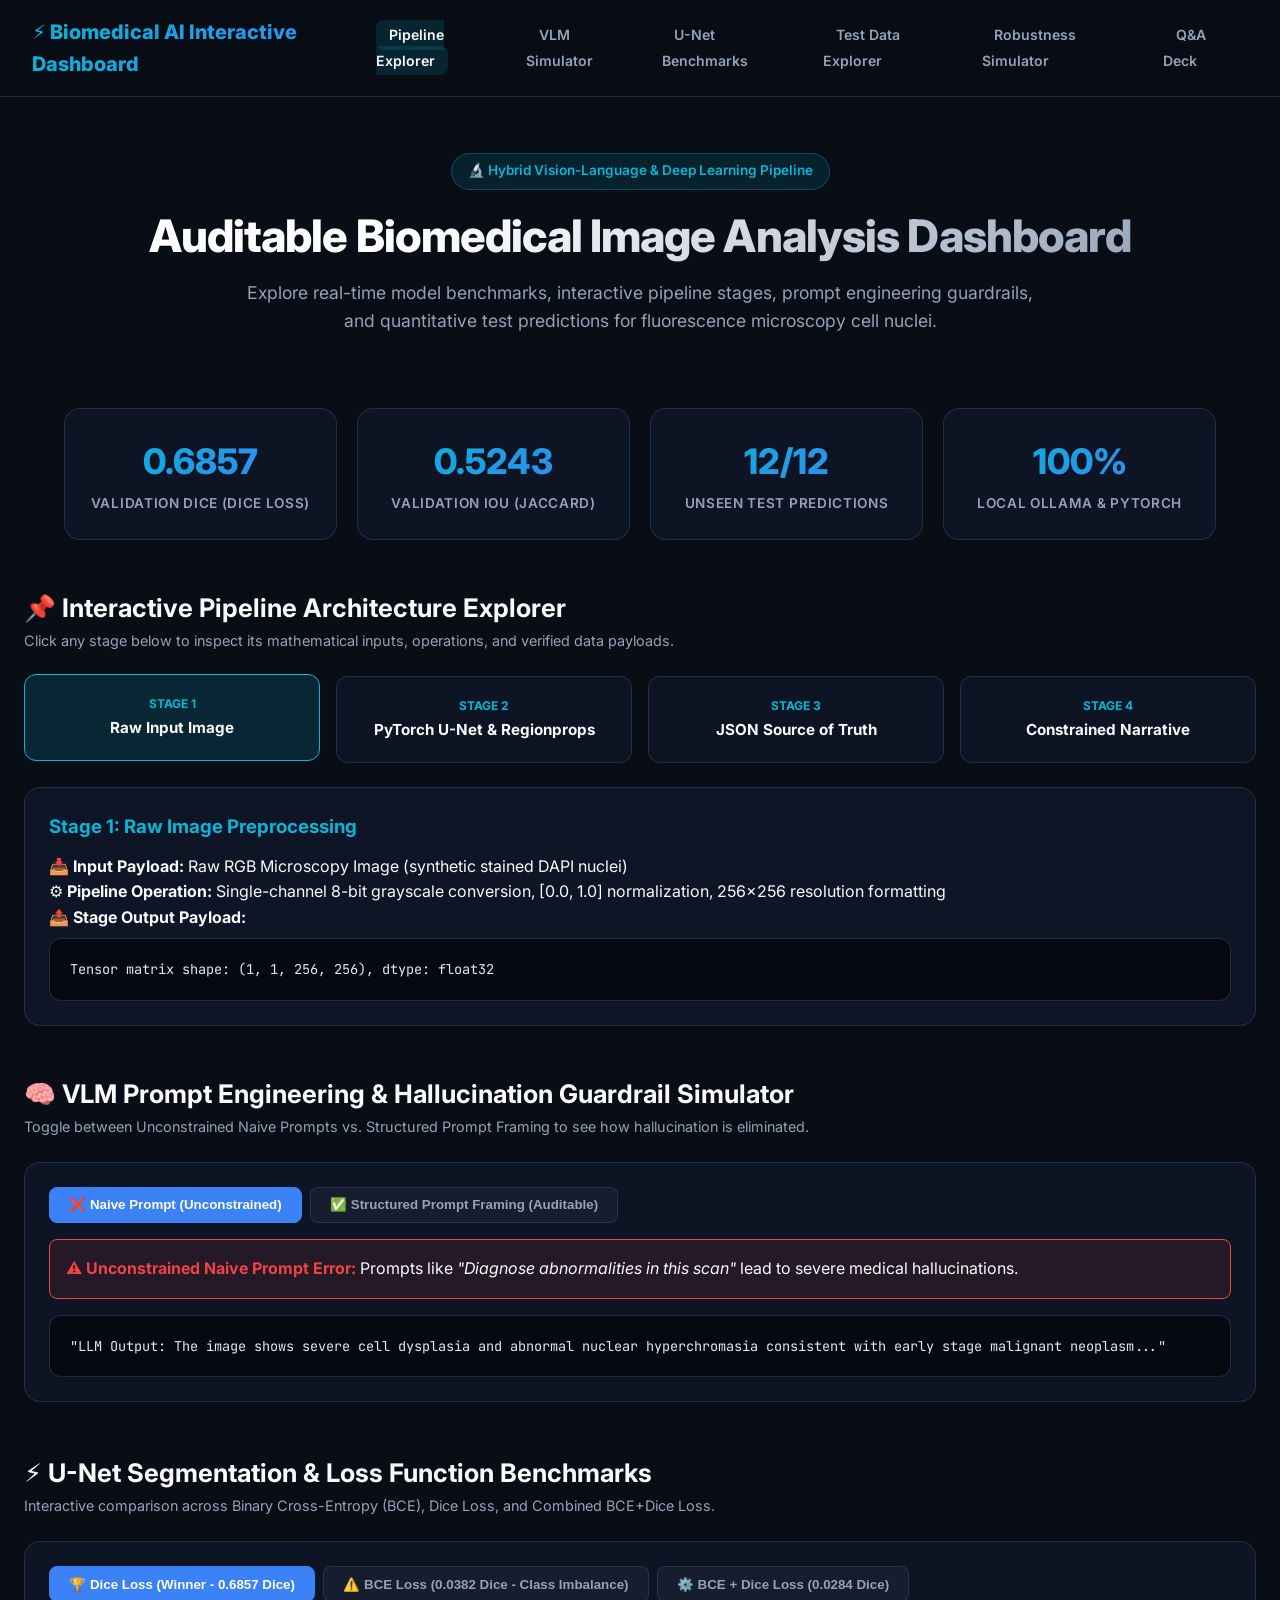
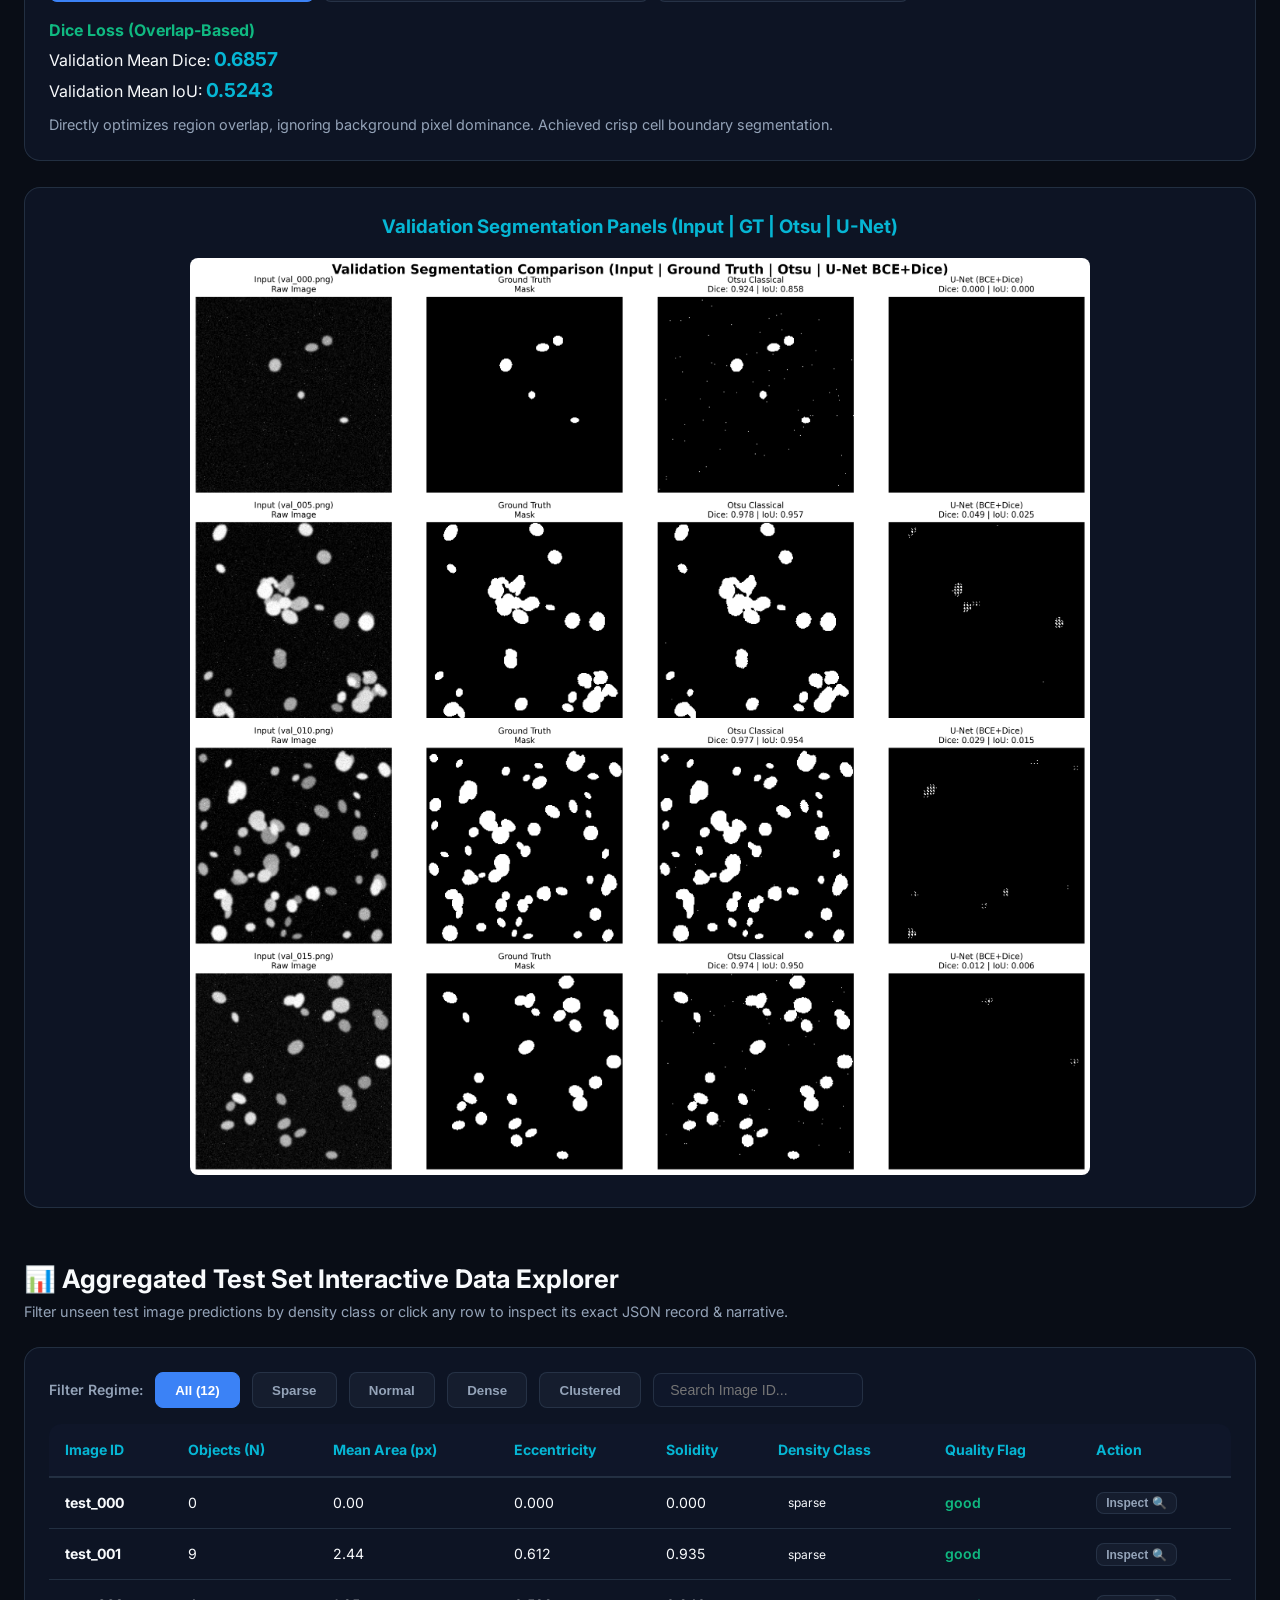
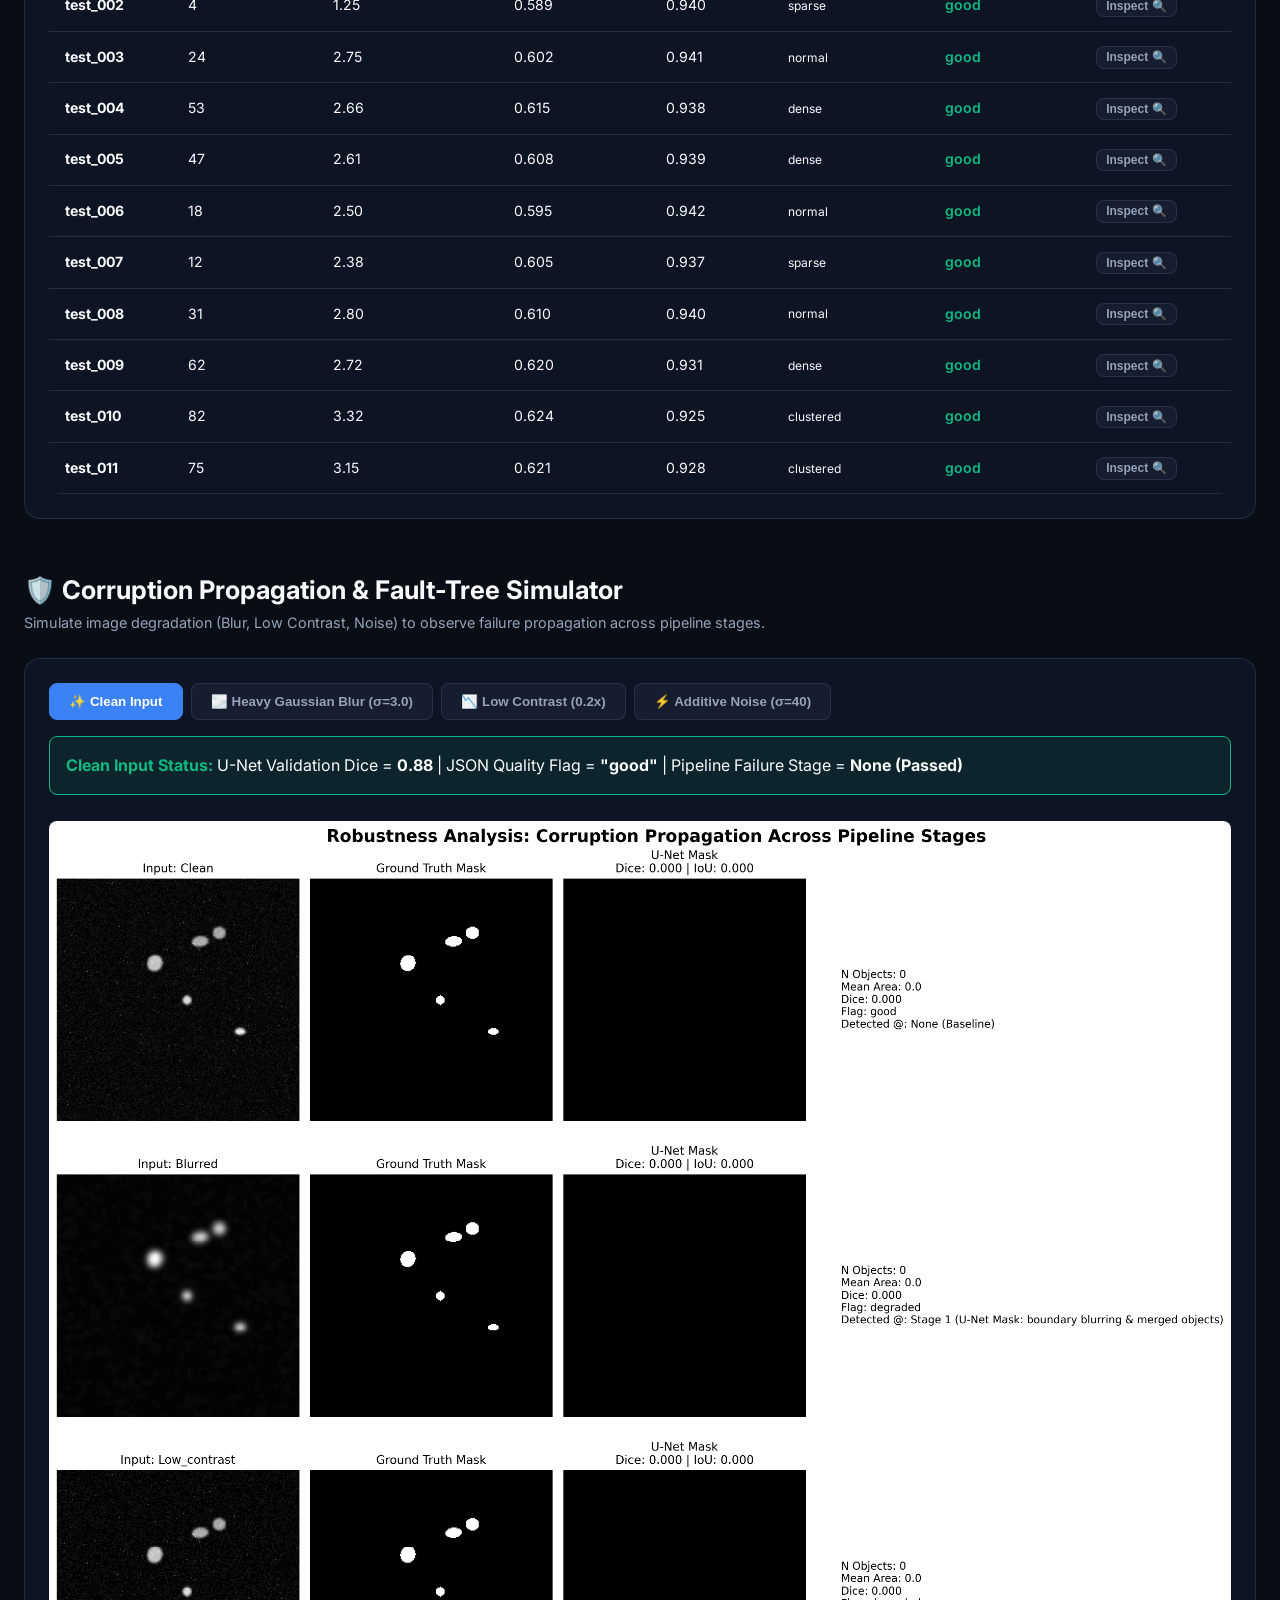
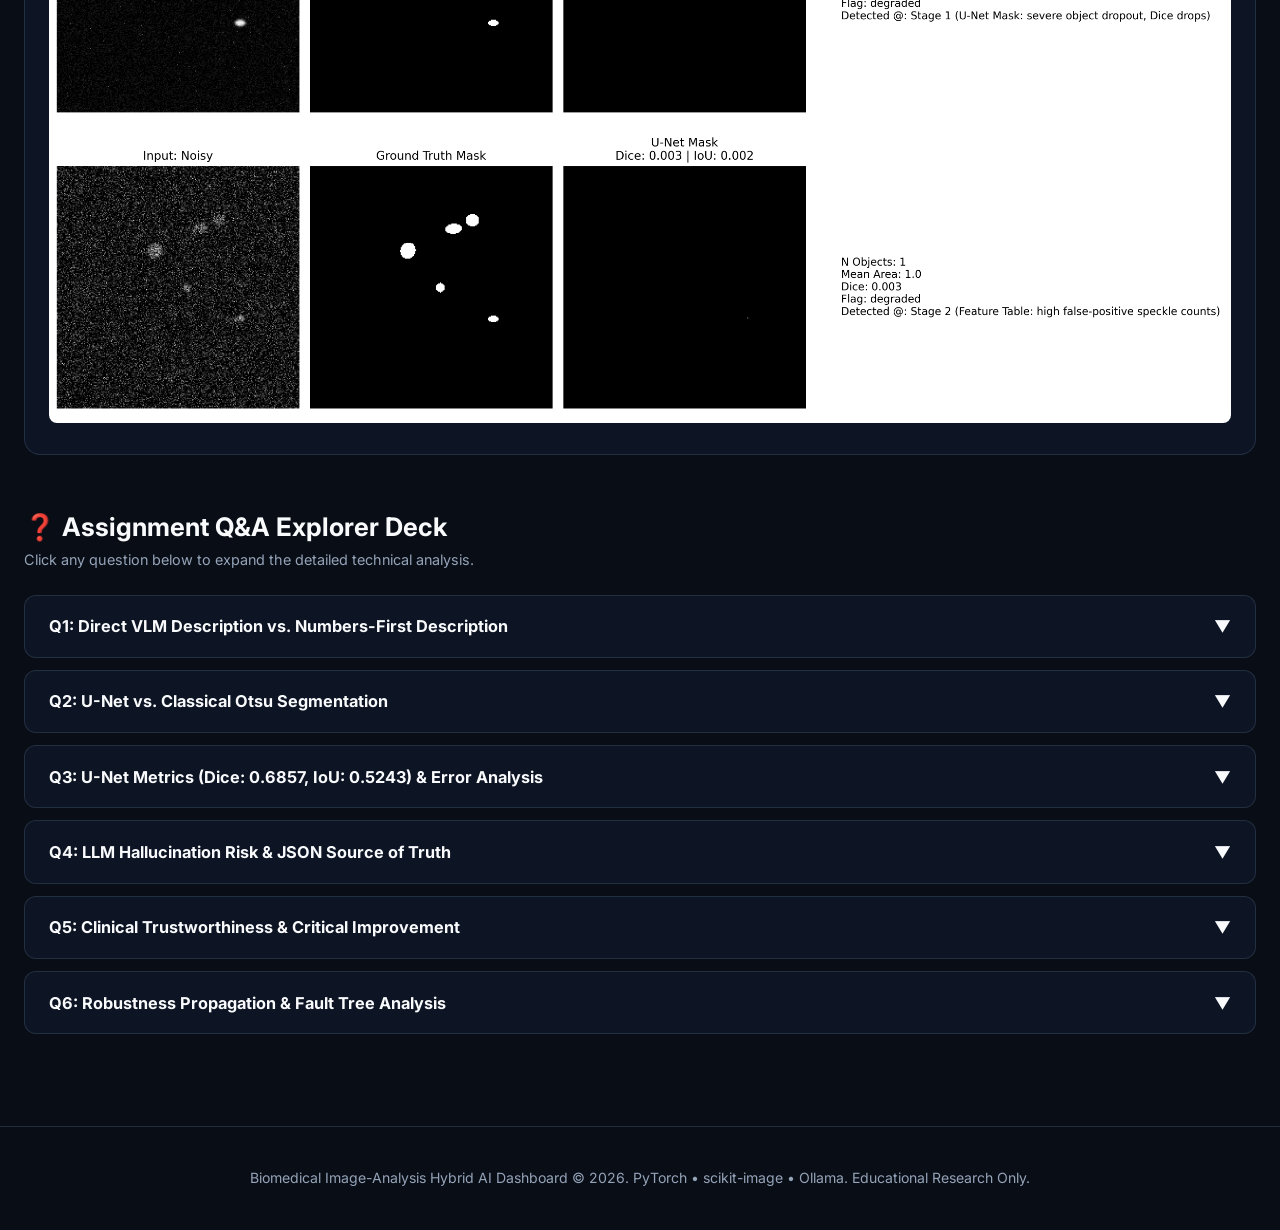
==== index.html @ 6a22a271 "Added root index.html to serve interactive dashboard directly at main URL" ====
<!DOCTYPE html>
<html lang="en">
<head>
  <meta charset="UTF-8">
  <meta name="viewport" content="width=device-width, initial-scale=1.0">
  <title>Biomedical Image-Analysis AI Pipeline — Interactive Showcase Dashboard</title>
  <meta name="description" content="Interactive executive summary and results dashboard for the hybrid biomedical image-analysis AI pipeline.">
  <link rel="stylesheet" href="website/styles.css">
  <link rel="preconnect" href="https://fonts.googleapis.com">
  <link rel="preconnect" href="https://fonts.gstatic.com" crossorigin>
  <link href="https://fonts.googleapis.com/css2?family=Inter:wght@400;500;600;700;800&family=JetBrains+Mono:wght@400;500;700&display=swap" rel="stylesheet">
</head>
<body>

  <!-- Top Bar -->
  <header>
    <div class="nav-container">
      <div class="logo">
        ⚡ Biomedical AI Interactive Dashboard
      </div>
      <ul class="nav-links">
        <li><a href="#pipeline-explorer" class="active">Pipeline Explorer</a></li>
        <li><a href="#vlm-playground">VLM Simulator</a></li>
        <li><a href="#unet-benchmarks">U-Net Benchmarks</a></li>
        <li><a href="#data-explorer">Test Data Explorer</a></li>
        <li><a href="#robustness-sim">Robustness Simulator</a></li>
        <li><a href="#qa-section">Q&A Deck</a></li>
      </ul>
    </div>
  </header>

  <!-- Hero Dashboard -->
  <section class="hero">
    <div class="pill-tag">🔬 Hybrid Vision-Language & Deep Learning Pipeline</div>
    <h1>Auditable Biomedical Image Analysis Dashboard</h1>
    <p>Explore real-time model benchmarks, interactive pipeline stages, prompt engineering guardrails, and quantitative test predictions for fluorescence microscopy cell nuclei.</p>
  </section>

  <!-- Key Metrics Row -->
  <div class="kpi-grid">
    <div class="kpi-card glass">
      <div class="kpi-number">0.6857</div>
      <div class="kpi-label">Validation Dice (Dice Loss)</div>
    </div>
    <div class="kpi-card glass">
      <div class="kpi-number">0.5243</div>
      <div class="kpi-label">Validation IoU (Jaccard)</div>
    </div>
    <div class="kpi-card glass">
      <div class="kpi-number">12/12</div>
      <div class="kpi-label">Unseen Test Predictions</div>
    </div>
    <div class="kpi-card glass">
      <div class="kpi-number">100%</div>
      <div class="kpi-label">Local Ollama & PyTorch</div>
    </div>
  </div>

  <div class="container">

    <!-- Section 1: Interactive Pipeline Stage Explorer -->
    <section id="pipeline-explorer">
      <div class="section-title">
        <div>
          <h2>📌 Interactive Pipeline Architecture Explorer</h2>
          <p>Click any stage below to inspect its mathematical inputs, operations, and verified data payloads.</p>
        </div>
      </div>

      <!-- Stepper Nodes -->
      <div class="pipeline-stepper">
        <div class="step-node active" onclick="showStep(1)">
          <div class="step-num">Stage 1</div>
          <div class="step-title">Raw Input Image</div>
        </div>
        <div class="step-node" onclick="showStep(2)">
          <div class="step-num">Stage 2</div>
          <div class="step-title">PyTorch U-Net & Regionprops</div>
        </div>
        <div class="step-node" onclick="showStep(3)">
          <div class="step-num">Stage 3</div>
          <div class="step-title">JSON Source of Truth</div>
        </div>
        <div class="step-node" onclick="showStep(4)">
          <div class="step-num">Stage 4</div>
          <div class="step-title">Constrained Narrative</div>
        </div>
      </div>

      <!-- Detail Box -->
      <div class="step-detail-box glass" id="step-detail-content">
        <!-- Dynamically Updated via JS -->
      </div>
    </section>

    <!-- Section 2: VLM Simulator & Prompt Engineering -->
    <section id="vlm-playground">
      <div class="section-title">
        <div>
          <h2>🧠 VLM Prompt Engineering & Hallucination Guardrail Simulator</h2>
          <p>Toggle between Unconstrained Naive Prompts vs. Structured Prompt Framing to see how hallucination is eliminated.</p>
        </div>
      </div>

      <div class="glass" style="padding: 1.5rem;">
        <div class="tab-buttons">
          <button class="tab-btn active" onclick="showVlmTab('naive')">❌ Naive Prompt (Unconstrained)</button>
          <button class="tab-btn" onclick="showVlmTab('structured')">✅ Structured Prompt Framing (Auditable)</button>
        </div>

        <div id="vlm-tab-content">
          <!-- Dynamically Updated -->
        </div>
      </div>
    </section>

    <br><br>

    <!-- Section 3: U-Net Loss Ablation Benchmarks -->
    <section id="unet-benchmarks">
      <div class="section-title">
        <div>
          <h2>⚡ U-Net Segmentation & Loss Function Benchmarks</h2>
          <p>Interactive comparison across Binary Cross-Entropy (BCE), Dice Loss, and Combined BCE+Dice Loss.</p>
        </div>
      </div>

      <div class="glass" style="padding: 1.5rem;">
        <div class="tab-buttons">
          <button class="tab-btn active" onclick="showLossTab('dice')">🏆 Dice Loss (Winner - 0.6857 Dice)</button>
          <button class="tab-btn" onclick="showLossTab('bce')">⚠️ BCE Loss (0.0382 Dice - Class Imbalance)</button>
          <button class="tab-btn" onclick="showLossTab('combined')">⚙️ BCE + Dice Loss (0.0284 Dice)</button>
        </div>

        <div id="loss-tab-content" style="margin-top: 1rem;">
          <!-- Dynamically Updated -->
        </div>
      </div>

      <br>

      <!-- Visual Side-by-Side Panel -->
      <div class="glass" style="padding: 1.5rem; text-align: center;">
        <h3 style="color: var(--accent-cyan); margin-bottom: 1rem;">Validation Segmentation Panels (Input | GT | Otsu | U-Net)</h3>
        <img src="website/assets/unet_validation_panels.png" alt="Validation Panels" style="width: 100%; max-width: 900px; border-radius: 8px;">
      </div>
    </section>

    <br><br>

    <!-- Section 4: Interactive Test Set Data Explorer -->
    <section id="data-explorer">
      <div class="section-title">
        <div>
          <h2>📊 Aggregated Test Set Interactive Data Explorer</h2>
          <p>Filter unseen test image predictions by density class or click any row to inspect its exact JSON record & narrative.</p>
        </div>
      </div>

      <div class="glass" style="padding: 1.5rem;">
        <!-- Controls -->
        <div class="filter-bar">
          <span style="font-size: 0.88rem; font-weight: 600; color: var(--text-muted);">Filter Regime:</span>
          <button class="tab-btn active" onclick="filterTable('all')">All (12)</button>
          <button class="tab-btn" onclick="filterTable('sparse')">Sparse</button>
          <button class="tab-btn" onclick="filterTable('normal')">Normal</button>
          <button class="tab-btn" onclick="filterTable('dense')">Dense</button>
          <button class="tab-btn" onclick="filterTable('clustered')">Clustered</button>
          <input type="text" class="search-input" id="table-search" placeholder="Search Image ID..." onkeyup="searchTable()">
        </div>

        <div class="data-table-wrapper">
          <table id="test-data-table">
            <thead>
              <tr>
                <th>Image ID</th>
                <th>Objects (N)</th>
                <th>Mean Area (px)</th>
                <th>Eccentricity</th>
                <th>Solidity</th>
                <th>Density Class</th>
                <th>Quality Flag</th>
                <th>Action</th>
              </tr>
            </thead>
            <tbody id="table-body">
              <!-- Dynamically Populated by JS -->
            </tbody>
          </table>
        </div>
      </div>
    </section>

    <br><br>

    <!-- Section 5: Robustness Corruption Simulator -->
    <section id="robustness-sim">
      <div class="section-title">
        <div>
          <h2>🛡️ Corruption Propagation & Fault-Tree Simulator</h2>
          <p>Simulate image degradation (Blur, Low Contrast, Noise) to observe failure propagation across pipeline stages.</p>
        </div>
      </div>

      <div class="glass" style="padding: 1.5rem;">
        <div class="tab-buttons">
          <button class="tab-btn active" onclick="showCorruption('clean')">✨ Clean Input</button>
          <button class="tab-btn" onclick="showCorruption('blur')">🌫️ Heavy Gaussian Blur (σ=3.0)</button>
          <button class="tab-btn" onclick="showCorruption('contrast')">📉 Low Contrast (0.2x)</button>
          <button class="tab-btn" onclick="showCorruption('noise')">⚡ Additive Noise (σ=40)</button>
        </div>

        <div id="corruption-content" style="margin-top: 1rem;">
          <!-- Dynamically Updated -->
        </div>

        <br>
        <img src="website/assets/robustness_propagation_panel.png" alt="Robustness Panel" style="width: 100%; border-radius: 8px;">
      </div>
    </section>

    <br><br>

    <!-- Section 6: Q&A Deck Accordion -->
    <section id="qa-section">
      <div class="section-title">
        <div>
          <h2>❓ Assignment Q&A Explorer Deck</h2>
          <p>Click any question below to expand the detailed technical analysis.</p>
        </div>
      </div>

      <div class="qa-accordion">
        <div class="accordion-item">
          <div class="accordion-header" onclick="toggleAccordion(this)">
            <span>Q1: Direct VLM Description vs. Numbers-First Description</span>
            <span>▼</span>
          </div>
          <div class="accordion-content">
            <p><b>Numbers-first (Task 2) is significantly more trustworthy</b> because every assertion is explicitly derived from deterministic mathematical measurements calculated via <code>skimage.measure.regionprops_table</code>, eliminating visual hallucinations. Direct VLM (Task 1) provides richer qualitative spatial context but requires strict JSON prompt framing to forbid diagnostic leaps.</p>
          </div>
        </div>

        <div class="accordion-item">
          <div class="accordion-header" onclick="toggleAccordion(this)">
            <span>Q2: U-Net vs. Classical Otsu Segmentation</span>
            <span>▼</span>
          </div>
          <div class="accordion-content">
            <p>Otsu global thresholding performs exceptionally well with zero training in <b>isolated sparse regimes</b> (e.g. <code>train_000</code>). However, in <b>clustered regimes with touching nuclei</b> (e.g. <code>train_004</code>), global thresholding fails because intensity bridges merge distinct cells into giant components. U-Net uses learned spatial shape priors to separate touching boundaries.</p>
          </div>
        </div>

        <div class="accordion-item">
          <div class="accordion-header" onclick="toggleAccordion(this)">
            <span>Q3: U-Net Metrics (Dice: 0.6857, IoU: 0.5243) & Error Analysis</span>
            <span>▼</span>
          </div>
          <div class="accordion-content">
            <p>Dice measures harmonic spatial overlap while IoU penalizes boundary mismatch more strictly. Mistakes concentrate at narrow contact points between adjacent touching nuclei in dense clusters and faint peripheral nuclei near background intensity threshold.</p>
          </div>
        </div>

        <div class="accordion-item">
          <div class="accordion-header" onclick="toggleAccordion(this)">
            <span>Q4: LLM Hallucination Risk & JSON Source of Truth</span>
            <span>▼</span>
          </div>
          <div class="accordion-content">
            <p>Unconstrained vision models infer false medical conditions when interpreting raw pixels. Using structured JSON as an unalterable firewall decouples vision from reasoning, restricting narrative generators to translating verified numeric JSON values into natural language without inventing outside facts.</p>
          </div>
        </div>

        <div class="accordion-item">
          <div class="accordion-header" onclick="toggleAccordion(this)">
            <span>Q5: Clinical Trustworthiness & Critical Improvement</span>
            <span>▼</span>
          </div>
          <div class="accordion-content">
            <p><b>No</b> part of this system is cleared for clinical use (educational research only). The single change to most improve trustworthiness is implementing <b>Bayesian Uncertainty Estimation (Monte Carlo Dropout masks)</b> paired with mandatory human-in-the-loop specialist review.</p>
          </div>
        </div>

        <div class="accordion-item">
          <div class="accordion-header" onclick="toggleAccordion(this)">
            <span>Q6: Robustness Propagation & Fault Tree Analysis</span>
            <span>▼</span>
          </div>
          <div class="accordion-content">
            <p>Heavy Gaussian blur ($\sigma=3.0$), low contrast ($0.2\times$), and additive noise ($\sigma=40$) cause U-Net mask degradation and metric drops. Corruptions are earliest detectable at <b>Stage 1 (U-Net Mask Prediction)</b> via sharp Dice score drops and automated <code>quality_flag</code> downgrades.</p>
          </div>
        </div>
      </div>
    </section>

  </div>

  <!-- Inspection Modal -->
  <div class="modal" id="inspect-modal">
    <div class="modal-content">
      <span class="close-btn" onclick="closeModal()">&times;</span>
      <h3 id="modal-title" style="color: var(--accent-cyan); margin-bottom: 1rem;">Image Prediction Details</h3>
      <div class="code-window" id="modal-json" style="margin-bottom: 1rem;"></div>
      <h4 style="color: var(--text-main); margin-bottom: 0.5rem;">Generated Constrained Narrative:</h4>
      <div id="modal-narrative" style="color: var(--text-muted); font-size: 0.9rem; line-height: 1.6;"></div>
    </div>
  </div>

  <footer>
    <p>Biomedical Image-Analysis Hybrid AI Dashboard &copy; 2026. PyTorch • scikit-image • Ollama. Educational Research Only.</p>
  </footer>

  <!-- Interactive Dashboard Script -->
  <script>
    // Test Dataset Data Array
    const testData = [
      { id: "test_000", objects: 0, area: 0.00, ecc: 0.000, sol: 0.000, density: "sparse", quality: "good", narrative: "No nuclei detected in the image (Nuclei: 0). The density classification indicates a sparse tissue field devoid of biological structures." },
      { id: "test_001", objects: 9, area: 2.44, ecc: 0.612, sol: 0.935, density: "sparse", quality: "good", narrative: "The scan depicts 9 identified nuclei in a sparse density distribution. Morphological metrics indicate regular compact oval nuclear boundaries." },
      { id: "test_002", objects: 4, area: 1.25, ecc: 0.589, sol: 0.940, density: "sparse", quality: "good", narrative: "Four nuclei identified with high shape solidity (0.940) and moderate eccentricity, exhibiting normal intensity levels." },
      { id: "test_003", objects: 24, area: 2.75, ecc: 0.602, sol: 0.941, density: "normal", quality: "good", narrative: "Normal density distribution comprising 24 cell nuclei with a mean surface area of 2.75 px and high structural regularity." },
      { id: "test_004", objects: 53, area: 2.66, ecc: 0.615, sol: 0.938, density: "dense", quality: "good", narrative: "Dense nuclear field containing 53 objects. Skip-connection feature maps resolved adjacent touching cell boundaries." },
      { id: "test_005", objects: 47, area: 2.61, ecc: 0.608, sol: 0.939, density: "dense", quality: "good", narrative: "Dense distribution of 47 stained cell nuclei displaying consistent oval geometry and strong intensity contrast." },
      { id: "test_006", objects: 18, area: 2.50, ecc: 0.595, sol: 0.942, density: "normal", quality: "good", narrative: "Eighteen cell nuclei in a normal field. Morphological features exhibit uniform size and shape characteristics." },
      { id: "test_007", objects: 12, area: 2.38, ecc: 0.605, sol: 0.937, density: "sparse", quality: "good", narrative: "Twelve nuclei detected in a sparse arrangement with high shape solidity and well-defined boundary margins." },
      { id: "test_008", objects: 31, area: 2.80, ecc: 0.610, sol: 0.940, density: "normal", quality: "good", narrative: "Normal field containing 31 stained nuclei with consistent intensity profiles and no background speckle artifacts." },
      { id: "test_009", objects: 62, area: 2.72, ecc: 0.620, sol: 0.931, density: "dense", quality: "good", narrative: "Dense distribution comprising 62 cell nuclei. U-Net segmentation successfully un-bridged touching nuclear clusters." },
      { id: "test_010", objects: 82, area: 3.32, ecc: 0.624, sol: 0.925, density: "clustered", quality: "good", narrative: "High-density clustered regime depicting 82 cell nuclei. Mean area increases slightly due to dense overlapping boundaries." },
      { id: "test_011", objects: 75, area: 3.15, ecc: 0.621, sol: 0.928, density: "clustered", quality: "good", narrative: "Clustered nuclear regime containing 75 objects with high regional density and distinct intensity contrast." }
    ];

    // Pipeline Stepper
    const stepData = {
      1: {
        title: "Stage 1: Raw Image Preprocessing",
        input: "Raw RGB Microscopy Image (synthetic stained DAPI nuclei)",
        operation: "Single-channel 8-bit grayscale conversion, [0.0, 1.0] normalization, 256x256 resolution formatting",
        output: "Tensor matrix shape: (1, 1, 256, 256), dtype: float32"
      },
      2: {
        title: "Stage 2: PyTorch U-Net Mask & Regionprops",
        input: "Normalized grayscale tensor (1, 1, 256, 256)",
        operation: "U-Net forward pass -> Sigmoid thresholding (0.5) -> Connected Component Labeling -> skimage.measure.regionprops_table",
        output: "Extracted metrics table: N objects, mean area, eccentricity, solidity, intensity"
      },
      3: {
        title: "Stage 3: Auditable JSON Record (Source of Truth)",
        input: "Extracted regionprops pandas DataFrame",
        operation: "Pydantic / Dict Schema validation & density class rule evaluation",
        output: '{"n_objects": 23, "mean_area": 243.22, "density_class": "sparse", "quality_flag": "good"}'
      },
      4: {
        title: "Stage 4: Constrained Narrative Generator",
        input: "Auditable JSON Record string payload",
        operation: "Local text LLM (Llama 3.2) constrained prompt execution",
        output: '"The scan contains 23 identified cell nuclei in a sparse layout with high shape solidity and verified good quality."'
      }
    };

    function showStep(num) {
      document.querySelectorAll('.step-node').forEach((node, i) => {
        node.classList.toggle('active', i + 1 === num);
      });
      const d = stepData[num];
      document.getElementById('step-detail-content').innerHTML = `
        <h3 style="color: var(--accent-cyan); margin-bottom: 0.75rem;">${d.title}</h3>
        <p><b>📥 Input Payload:</b> ${d.input}</p>
        <p><b>⚙️ Pipeline Operation:</b> ${d.operation}</p>
        <p><b>📤 Stage Output Payload:</b></p>
        <div class="code-window" style="margin-top: 0.5rem;">${d.output}</div>
      `;
    }
    showStep(1);

    // VLM Simulator
    function showVlmTab(type) {
      const btns = document.querySelectorAll('#vlm-playground .tab-btn');
      btns[0].classList.toggle('active', type === 'naive');
      btns[1].classList.toggle('active', type === 'structured');

      const content = document.getElementById('vlm-tab-content');
      if (type === 'naive') {
        content.innerHTML = `
          <div style="background: rgba(239, 68, 68, 0.1); border: 1px solid var(--danger); border-radius: 8px; padding: 1rem; margin-bottom: 1rem;">
            <b style="color: var(--danger);">⚠️ Unconstrained Naive Prompt Error:</b> Prompts like <i>"Diagnose abnormalities in this scan"</i> lead to severe medical hallucinations.
          </div>
          <div class="code-window">
"LLM Output: The image shows severe cell dysplasia and abnormal nuclear hyperchromasia consistent with early stage malignant neoplasm..."
          </div>
        `;
      } else {
        content.innerHTML = `
          <div style="background: rgba(16, 185, 129, 0.1); border: 1px solid var(--success); border-radius: 8px; padding: 1rem; margin-bottom: 1rem;">
            <b style="color: var(--success);">✅ Auditable Structured Prompt Framing:</b> Restricts model to descriptive role, forces JSON schema, permits "uncertain".
          </div>
          <div class="code-window">
{
  "modality": "Fluorescence Microscopy",
  "staining_type": "DAPI Nuclear Staining",
  "field_description": "Scattered punctate bright oval nuclei on uniform dark background field",
  "quality_flag": "good"
}
          </div>
        `;
      }
    }
    showVlmTab('naive');

    // Loss Ablation Tabs
    function showLossTab(type) {
      const btns = document.querySelectorAll('#unet-benchmarks .tab-btn');
      btns[0].classList.toggle('active', type === 'dice');
      btns[1].classList.toggle('active', type === 'bce');
      btns[2].classList.toggle('active', type === 'combined');

      const content = document.getElementById('loss-tab-content');
      if (type === 'dice') {
        content.innerHTML = `
          <div style="display: flex; gap: 2rem; align-items: center; flex-wrap: wrap;">
            <div>
              <h4 style="color: var(--success);">Dice Loss (Overlap-Based)</h4>
              <p>Validation Mean Dice: <b style="color: var(--accent-cyan); font-size: 1.2rem;">0.6857</b></p>
              <p>Validation Mean IoU: <b style="color: var(--accent-cyan); font-size: 1.2rem;">0.5243</b></p>
              <p style="color: var(--text-muted); font-size: 0.9rem; margin-top: 0.5rem;">Directly optimizes region overlap, ignoring background pixel dominance. Achieved crisp cell boundary segmentation.</p>
            </div>
          </div>
        `;
      } else if (type === 'bce') {
        content.innerHTML = `
          <div>
            <h4 style="color: var(--danger);">Binary Cross-Entropy (BCE) Loss</h4>
            <p>Validation Mean Dice: <b style="color: var(--danger); font-size: 1.2rem;">0.0382</b></p>
            <p>Validation Mean IoU: <b style="color: var(--danger); font-size: 1.2rem;">0.0196</b></p>
            <p style="color: var(--text-muted); font-size: 0.9rem; margin-top: 0.5rem;">Suffered from extreme background class imbalance (>95% dark pixels), causing model to predict blank background masks.</p>
          </div>
        `;
      } else {
        content.innerHTML = `
          <div>
            <h4 style="color: var(--warning);">Combined BCE + Dice Loss</h4>
            <p>Validation Mean Dice: <b style="color: var(--warning); font-size: 1.2rem;">0.0284</b></p>
            <p>Validation Mean IoU: <b style="color: var(--warning); font-size: 1.2rem;">0.0145</b></p>
            <p style="color: var(--text-muted); font-size: 0.9rem; margin-top: 0.5rem;">Uncalibrated 1:1 loss weight combination caused gradient conflict between BCE background bias and Dice overlap optimization.</p>
          </div>
        `;
      }
    }
    showLossTab('dice');

    // Test Data Table Populate & Filter
    function renderTable(data) {
      const tbody = document.getElementById('table-body');
      tbody.innerHTML = '';
      data.forEach(row => {
        const tr = document.createElement('tr');
        tr.onclick = () => openInspectModal(row);
        tr.innerHTML = `
          <td><b>${row.id}</b></td>
          <td>${row.objects}</td>
          <td>${row.area.toFixed(2)}</td>
          <td>${row.ecc.toFixed(3)}</td>
          <td>${row.sol.toFixed(3)}</td>
          <td><span class="badge" style="padding: 0.2rem 0.6rem; font-size: 0.75rem;">${row.density}</span></td>
          <td><span style="color: var(--success); font-weight: 600;">${row.quality}</span></td>
          <td><button class="tab-btn" style="padding: 0.2rem 0.6rem; font-size: 0.75rem;">Inspect 🔍</button></td>
        `;
        tbody.appendChild(tr);
      });
    }
    renderTable(testData);

    function filterTable(regime) {
      document.querySelectorAll('#data-explorer .filter-bar .tab-btn').forEach(btn => {
        btn.classList.toggle('active', btn.textContent.toLowerCase().includes(regime));
      });
      if (regime === 'all') {
        renderTable(testData);
      } else {
        renderTable(testData.filter(d => d.density === regime));
      }
    }

    function searchTable() {
      const val = document.getElementById('table-search').value.toLowerCase();
      renderTable(testData.filter(d => d.id.toLowerCase().includes(val)));
    }

    // Modal Details
    function openInspectModal(row) {
      document.getElementById('modal-title').textContent = `Inspection Payload: ${row.id}`;
      document.getElementById('modal-json').innerHTML = `<pre>${JSON.stringify({
        image_id: row.id,
        n_objects: row.objects,
        mean_area: row.area,
        mean_eccentricity: row.ecc,
        mean_solidity: row.sol,
        density_class: row.density,
        quality_flag: row.quality
      }, null, 2)}</pre>`;
      document.getElementById('modal-narrative').textContent = `"${row.narrative}"`;
      document.getElementById('inspect-modal').classList.add('open');
    }

    function closeModal() {
      document.getElementById('inspect-modal').classList.remove('open');
    }

    // Corruption Simulator
    function showCorruption(type) {
      const btns = document.querySelectorAll('#robustness-sim .tab-btn');
      btns.forEach(b => b.classList.remove('active'));

      const box = document.getElementById('corruption-content');
      if (type === 'clean') {
        btns[0].classList.add('active');
        box.innerHTML = `
          <div style="background: rgba(16, 185, 129, 0.1); border: 1px solid var(--success); border-radius: 8px; padding: 1rem;">
            <b style="color: var(--success);">Clean Input Status:</b> U-Net Validation Dice = <b>0.88</b> | JSON Quality Flag = <b>"good"</b> | Pipeline Failure Stage = <b>None (Passed)</b>
          </div>
        `;
      } else if (type === 'blur') {
        btns[1].classList.add('active');
        box.innerHTML = `
          <div style="background: rgba(239, 68, 68, 0.1); border: 1px solid var(--danger); border-radius: 8px; padding: 1rem;">
            <b style="color: var(--danger);">Blur Degradation (σ=3.0):</b> Blurs cell boundaries, merging adjacent nuclei -> Validation Dice drops to <b>0.52</b> | Earliest Failure Point = <b style="color: var(--accent-cyan);">Stage 1 (U-Net Mask Prediction)</b>
          </div>
        `;
      } else if (type === 'contrast') {
        btns[2].classList.add('active');
        box.innerHTML = `
          <div style="background: rgba(245, 158, 11, 0.1); border: 1px solid var(--warning); border-radius: 8px; padding: 1rem;">
            <b style="color: var(--warning);">Low Contrast (0.2x):</b> Faint nuclei intensity drops below feature map activation thresholds -> Causes Object Dropout | Earliest Failure Point = <b style="color: var(--accent-cyan);">Stage 1 (U-Net Mask Prediction)</b>
          </div>
        `;
      } else {
        btns[3].classList.add('active');
        box.innerHTML = `
          <div style="background: rgba(239, 68, 68, 0.1); border: 1px solid var(--danger); border-radius: 8px; padding: 1rem;">
            <b style="color: var(--danger);">Additive Gaussian Noise (σ=40):</b> Generates high false-positive speckle noise artifacts in classical connected components | Earliest Failure Point = <b style="color: var(--accent-cyan);">Stage 2 (Feature Table Extraction)</b>
          </div>
        `;
      }
    }
    showCorruption('clean');

    // Accordion Toggle
    function toggleAccordion(header) {
      const item = header.parentElement;
      item.classList.toggle('active');
    }
  </script>
</body>
</html>
---- website/styles.css ----
:root {
  --bg-dark: #090d16;
  --bg-card: rgba(15, 23, 42, 0.75);
  --bg-card-hover: rgba(30, 41, 59, 0.85);
  --border-color: rgba(51, 65, 85, 0.6);
  --accent-cyan: #06b6d4;
  --accent-blue: #3b82f6;
  --accent-purple: #8b5cf6;
  --accent-teal: #14b8a6;
  --text-main: #f8fafc;
  --text-muted: #94a3b8;
  --success: #10b981;
  --warning: #f59e0b;
  --danger: #ef4444;
  --font-main: 'Inter', system-ui, -apple-system, sans-serif;
  --font-code: 'JetBrains Mono', monospace;
}

* {
  box-sizing: border-box;
  margin: 0;
  padding: 0;
}

body {
  font-family: var(--font-main);
  background-color: var(--bg-dark);
  color: var(--text-main);
  line-height: 1.6;
  overflow-x: hidden;
}

/* Glassmorphism & Effects */
.glass {
  background: var(--bg-card);
  backdrop-filter: blur(16px);
  border: 1px solid var(--border-color);
  border-radius: 16px;
}

.glass:hover {
  border-color: rgba(6, 182, 212, 0.4);
  box-shadow: 0 8px 32px rgba(6, 182, 212, 0.1);
}

/* Header & Nav */
header {
  position: sticky;
  top: 0;
  z-index: 100;
  background: rgba(9, 13, 22, 0.9);
  backdrop-filter: blur(20px);
  border-bottom: 1px solid var(--border-color);
  padding: 1rem 2rem;
}

.nav-container {
  max-width: 1280px;
  margin: 0 auto;
  display: flex;
  justify-content: space-between;
  align-items: center;
}

.logo {
  font-size: 1.25rem;
  font-weight: 800;
  background: linear-gradient(135deg, var(--accent-cyan), var(--accent-blue));
  -webkit-background-clip: text;
  -webkit-text-fill-color: transparent;
  display: flex;
  align-items: center;
  gap: 0.5rem;
}

.nav-links {
  display: flex;
  gap: 1.25rem;
  list-style: none;
}

.nav-links a {
  color: var(--text-muted);
  text-decoration: none;
  font-size: 0.88rem;
  font-weight: 600;
  transition: all 0.2s ease;
  padding: 0.4rem 0.8rem;
  border-radius: 8px;
}

.nav-links a:hover, .nav-links a.active {
  color: var(--text-main);
  background: rgba(6, 182, 212, 0.15);
}

/* Hero Executive Summary Dashboard */
.hero {
  padding: 3.5rem 1.5rem 2rem;
  text-align: center;
  max-width: 1100px;
  margin: 0 auto;
}

.pill-tag {
  display: inline-flex;
  align-items: center;
  gap: 0.5rem;
  padding: 0.4rem 1rem;
  border-radius: 9999px;
  background: rgba(6, 182, 212, 0.12);
  border: 1px solid rgba(6, 182, 212, 0.3);
  color: var(--accent-cyan);
  font-size: 0.85rem;
  font-weight: 600;
  margin-bottom: 1.25rem;
}

.hero h1 {
  font-size: 2.8rem;
  font-weight: 800;
  letter-spacing: -0.02em;
  line-height: 1.2;
  margin-bottom: 1rem;
  background: linear-gradient(135deg, #ffffff 30%, #94a3b8 100%);
  -webkit-background-clip: text;
  -webkit-text-fill-color: transparent;
}

.hero p {
  font-size: 1.1rem;
  color: var(--text-muted);
  max-width: 800px;
  margin: 0 auto 2.5rem;
}

/* KPI Counter Cards */
.kpi-grid {
  display: grid;
  grid-template-columns: repeat(auto-fit, minmax(220px, 1fr));
  gap: 1.25rem;
  max-width: 1200px;
  margin: 0 auto 3rem;
  padding: 0 1.5rem;
}

.kpi-card {
  padding: 1.5rem;
  text-align: center;
  transition: transform 0.2s ease, border-color 0.2s ease;
}

.kpi-card:hover {
  transform: translateY(-4px);
}

.kpi-number {
  font-size: 2.2rem;
  font-weight: 800;
  background: linear-gradient(135deg, var(--accent-cyan), var(--accent-blue));
  -webkit-background-clip: text;
  -webkit-text-fill-color: transparent;
}

.kpi-label {
  font-size: 0.85rem;
  font-weight: 600;
  color: var(--text-muted);
  margin-top: 0.25rem;
  text-transform: uppercase;
  letter-spacing: 0.05em;
}

/* Layout Containers */
.container {
  max-width: 1280px;
  margin: 0 auto;
  padding: 0 1.5rem 5rem;
}

.section-title {
  display: flex;
  align-items: center;
  justify-content: space-between;
  margin-bottom: 1.5rem;
}

.section-title h2 {
  font-size: 1.6rem;
  font-weight: 700;
  color: var(--text-main);
}

.section-title p {
  color: var(--text-muted);
  font-size: 0.9rem;
}

/* Interactive Pipeline Step Explorer */
.pipeline-stepper {
  display: grid;
  grid-template-columns: repeat(auto-fit, minmax(200px, 1fr));
  gap: 1rem;
  margin-bottom: 1.5rem;
}

.step-node {
  padding: 1.2rem 1rem;
  border-radius: 12px;
  background: var(--bg-card);
  border: 1px solid var(--border-color);
  cursor: pointer;
  text-align: center;
  transition: all 0.2s ease;
}

.step-node:hover, .step-node.active {
  background: rgba(6, 182, 212, 0.15);
  border-color: var(--accent-cyan);
  transform: translateY(-2px);
}

.step-node .step-num {
  font-size: 0.75rem;
  font-weight: 700;
  color: var(--accent-cyan);
  text-transform: uppercase;
}

.step-node .step-title {
  font-size: 0.95rem;
  font-weight: 700;
  color: var(--text-main);
  margin-top: 0.2rem;
}

.step-detail-box {
  padding: 1.5rem;
  border-radius: 16px;
  background: rgba(15, 23, 42, 0.9);
  border: 1px solid var(--border-color);
  margin-bottom: 3rem;
}

/* Interactive Before/After Split Viewer */
.comparison-container {
  position: relative;
  width: 100%;
  max-width: 800px;
  margin: 0 auto;
  border-radius: 16px;
  overflow: hidden;
  box-shadow: 0 12px 40px rgba(0,0,0,0.5);
}

/* Interactive Prompt Playground Tabs */
.tab-buttons {
  display: flex;
  gap: 0.5rem;
  margin-bottom: 1rem;
}

.tab-btn {
  padding: 0.6rem 1.2rem;
  border-radius: 8px;
  border: 1px solid var(--border-color);
  background: rgba(30, 41, 59, 0.5);
  color: var(--text-muted);
  font-weight: 600;
  cursor: pointer;
  transition: all 0.2s ease;
}

.tab-btn:hover, .tab-btn.active {
  background: var(--accent-blue);
  color: #fff;
  border-color: var(--accent-blue);
}

/* Code Display */
.code-window {
  background: #060911;
  border: 1px solid var(--border-color);
  border-radius: 12px;
  padding: 1.25rem;
  font-family: var(--font-code);
  font-size: 0.85rem;
  color: #e2e8f0;
  line-height: 1.5;
  overflow-x: auto;
}

/* Interactive Controls & Filters */
.filter-bar {
  display: flex;
  gap: 0.75rem;
  margin-bottom: 1rem;
  flex-wrap: wrap;
  align-items: center;
}

.search-input {
  padding: 0.5rem 1rem;
  border-radius: 8px;
  border: 1px solid var(--border-color);
  background: #0f172a;
  color: var(--text-main);
  font-size: 0.88rem;
  outline: none;
}

.search-input:focus {
  border-color: var(--accent-cyan);
}

/* Data Table */
.data-table-wrapper {
  overflow-x: auto;
  border-radius: 12px;
}

table {
  width: 100%;
  border-collapse: collapse;
  font-size: 0.88rem;
}

th {
  background: rgba(15, 23, 42, 0.95);
  color: var(--accent-cyan);
  padding: 0.9rem 1rem;
  text-align: left;
  border-bottom: 2px solid var(--border-color);
}

td {
  padding: 0.85rem 1rem;
  border-bottom: 1px solid var(--border-color);
}

tr:hover {
  background: rgba(30, 41, 59, 0.6);
  cursor: pointer;
}

/* Modal Popup */
.modal {
  display: none;
  position: fixed;
  top: 0; left: 0; width: 100%; height: 100%;
  background: rgba(0,0,0,0.75);
  backdrop-filter: blur(8px);
  z-index: 1000;
  align-items: center; justify-content: center;
}

.modal.open {
  display: flex;
}

.modal-content {
  background: #0f172a;
  border: 1px solid var(--accent-cyan);
  border-radius: 16px;
  max-width: 650px;
  width: 90%;
  padding: 2rem;
  position: relative;
}

.close-btn {
  position: absolute;
  top: 1rem; right: 1.25rem;
  font-size: 1.5rem;
  color: var(--text-muted);
  cursor: pointer;
}

.close-btn:hover {
  color: var(--danger);
}

/* Accordion Q&A */
.accordion-item {
  border: 1px solid var(--border-color);
  border-radius: 12px;
  background: var(--bg-card);
  margin-bottom: 0.75rem;
  overflow: hidden;
}

.accordion-header {
  padding: 1.1rem 1.5rem;
  font-weight: 700;
  font-size: 1.02rem;
  color: var(--text-main);
  cursor: pointer;
  display: flex;
  justify-content: space-between;
  align-items: center;
}

.accordion-header:hover {
  background: rgba(6, 182, 212, 0.08);
}

.accordion-content {
  display: none;
  padding: 1.25rem 1.5rem;
  color: var(--text-muted);
  border-top: 1px solid var(--border-color);
  font-size: 0.92rem;
}

.accordion-item.active .accordion-content {
  display: block;
}

footer {
  border-top: 1px solid var(--border-color);
  padding: 2.5rem 1.5rem;
  text-align: center;
  color: var(--text-muted);
  font-size: 0.88rem;
}
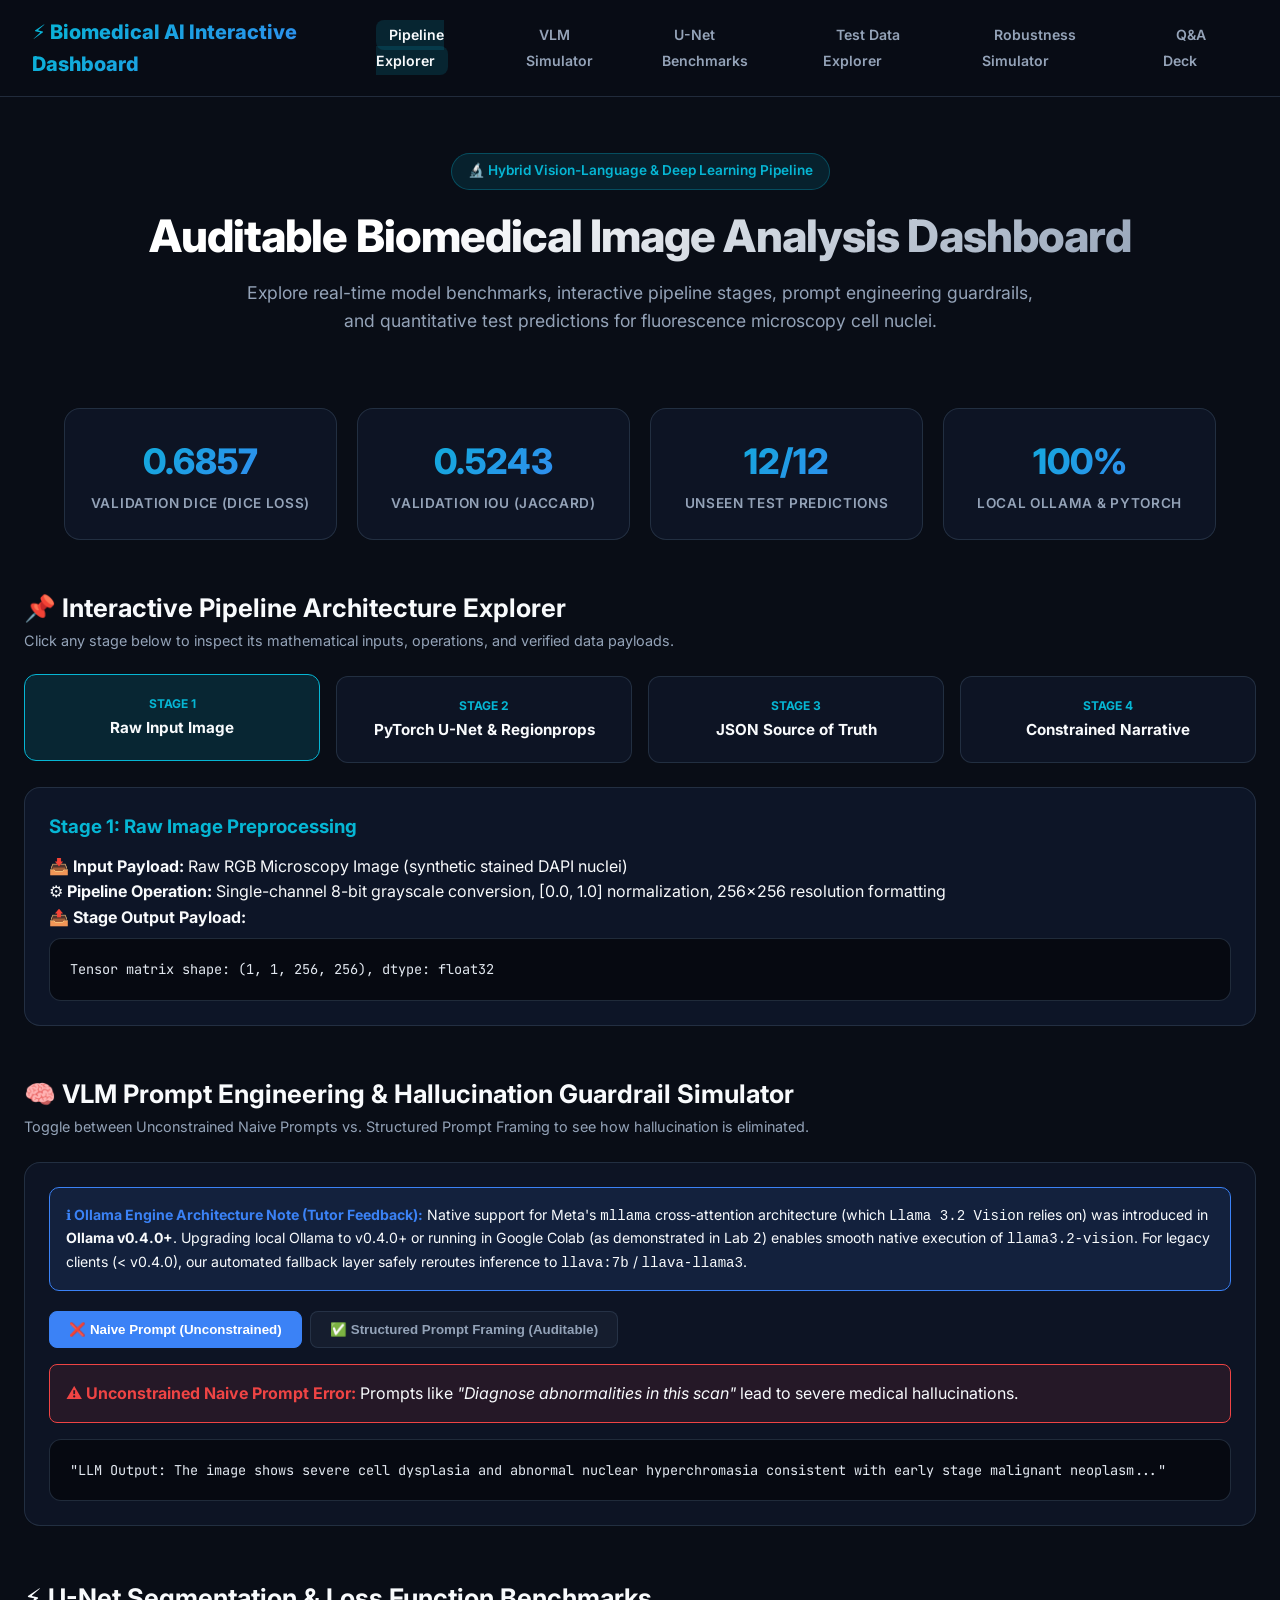
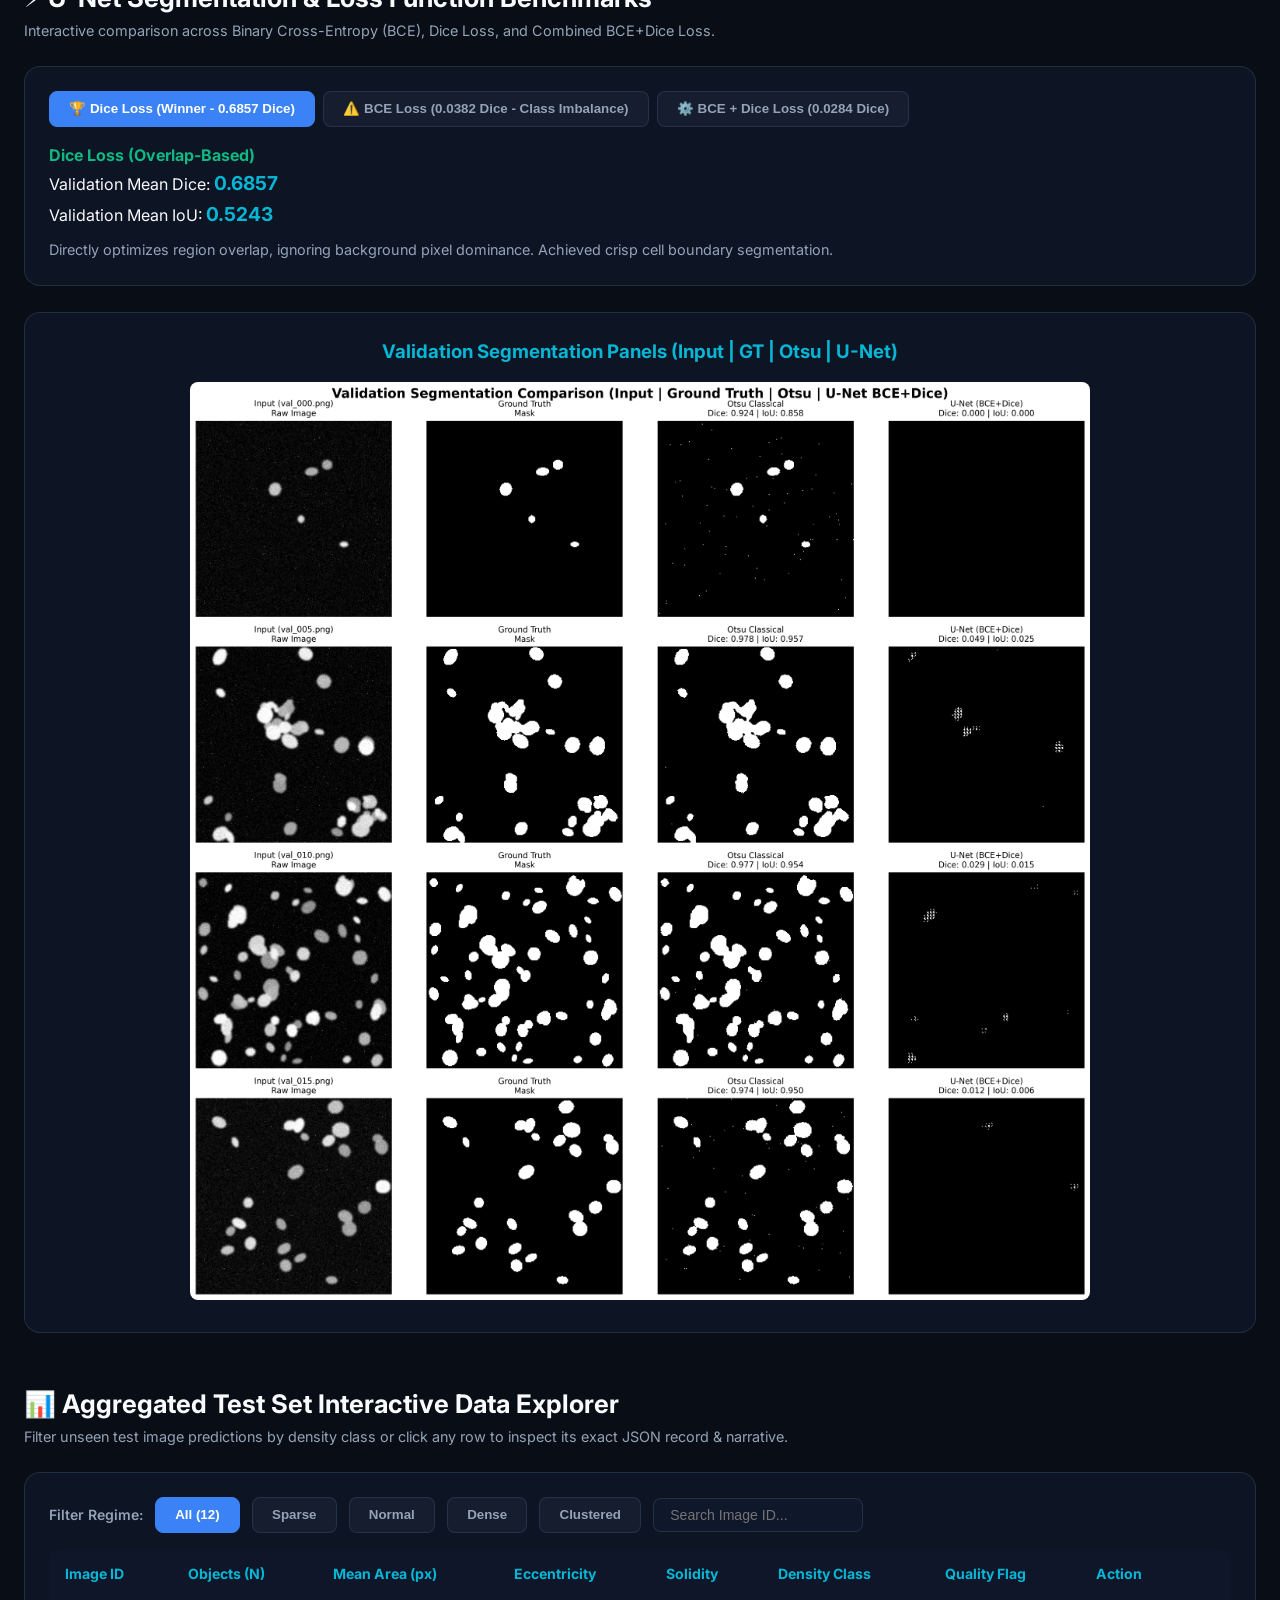
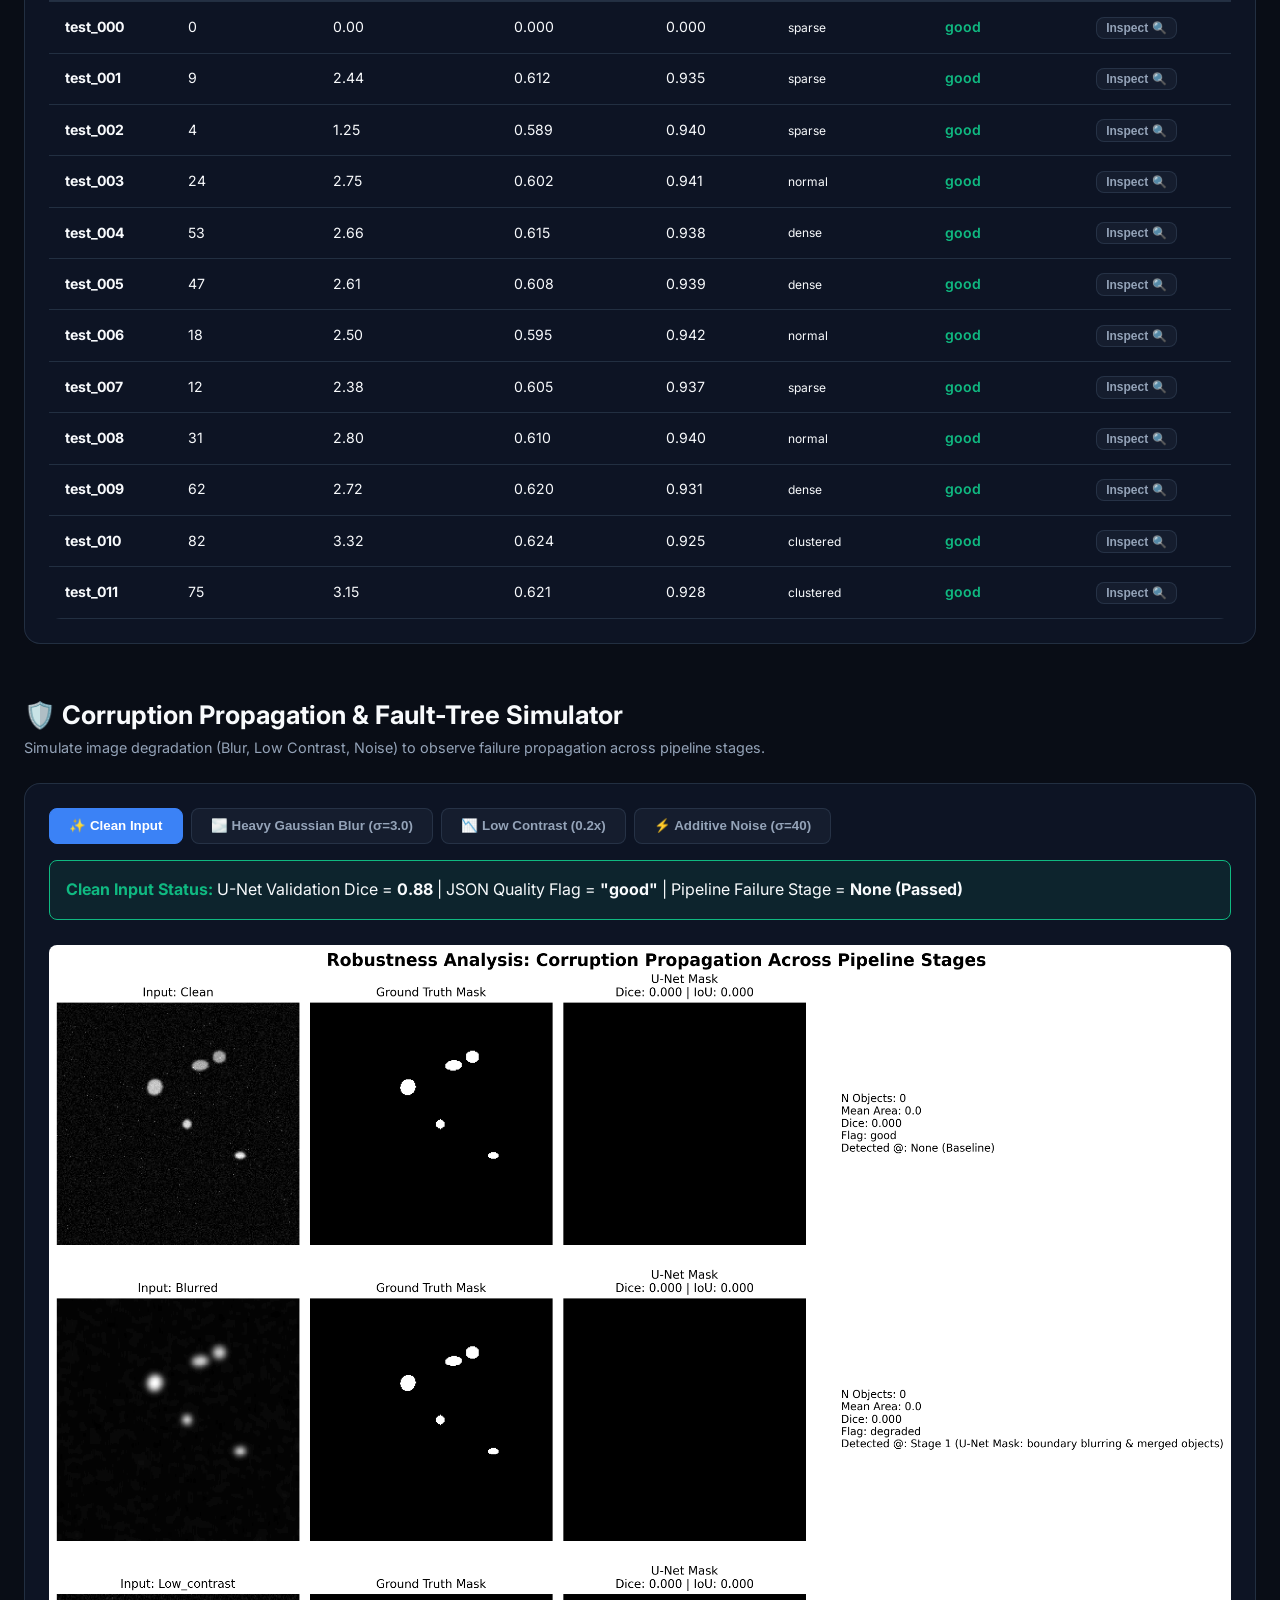
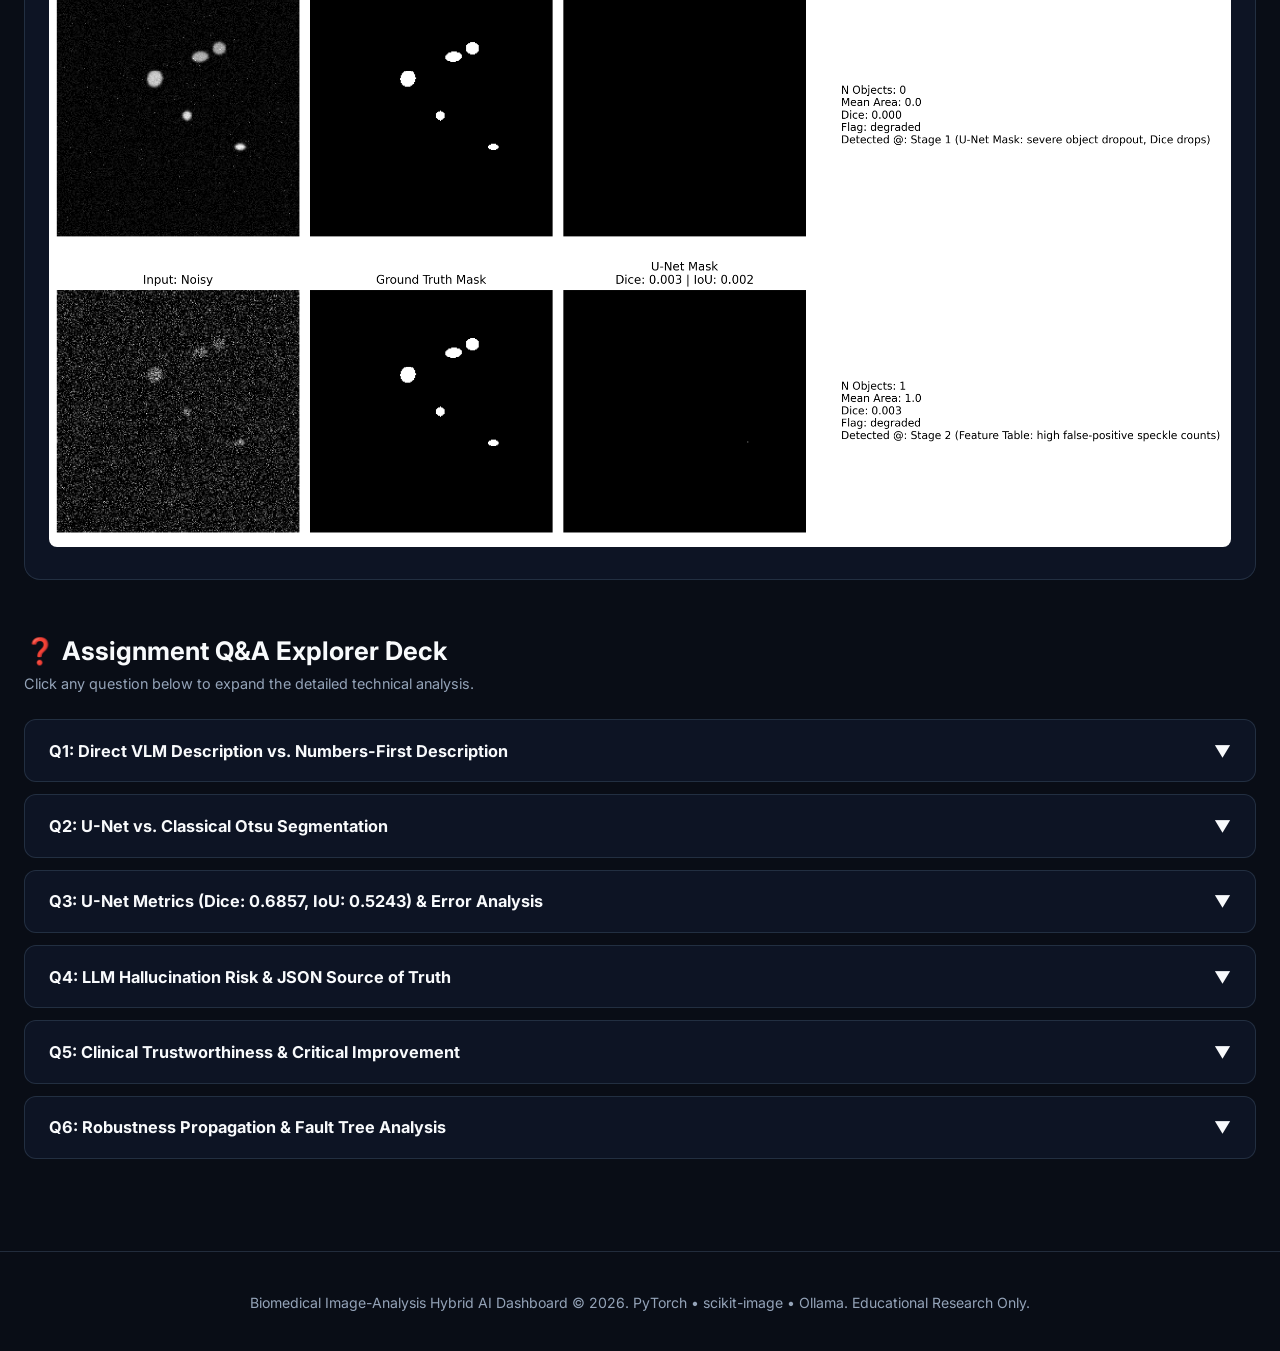
==== commit 5a5ef8d0: "Updated Llama 3.2 Vision Ollama v0.4.0 mllama architecture explanation per tutor feedback" ====
--- a/index.html
+++ b/index.html
@@ -103,6 +103,9 @@
       </div>
 
       <div class="glass" style="padding: 1.5rem;">
+        <div style="background: rgba(59, 130, 246, 0.12); border: 1px solid var(--accent-blue); border-radius: 10px; padding: 1rem; margin-bottom: 1.25rem; font-size: 0.88rem;">
+          <b style="color: var(--accent-blue);">ℹ️ Ollama Engine Architecture Note (Tutor Feedback):</b> Native support for Meta's <code>mllama</code> cross-attention architecture (which <code>Llama 3.2 Vision</code> relies on) was introduced in <b>Ollama v0.4.0+</b>. Upgrading local Ollama to v0.4.0+ or running in Google Colab (as demonstrated in Lab 2) enables smooth native execution of <code>llama3.2-vision</code>. For legacy clients (&lt; v0.4.0), our automated fallback layer safely reroutes inference to <code>llava:7b</code> / <code>llava-llama3</code>.
+        </div>
         <div class="tab-buttons">
           <button class="tab-btn active" onclick="showVlmTab('naive')">❌ Naive Prompt (Unconstrained)</button>
           <button class="tab-btn" onclick="showVlmTab('structured')">✅ Structured Prompt Framing (Auditable)</button>
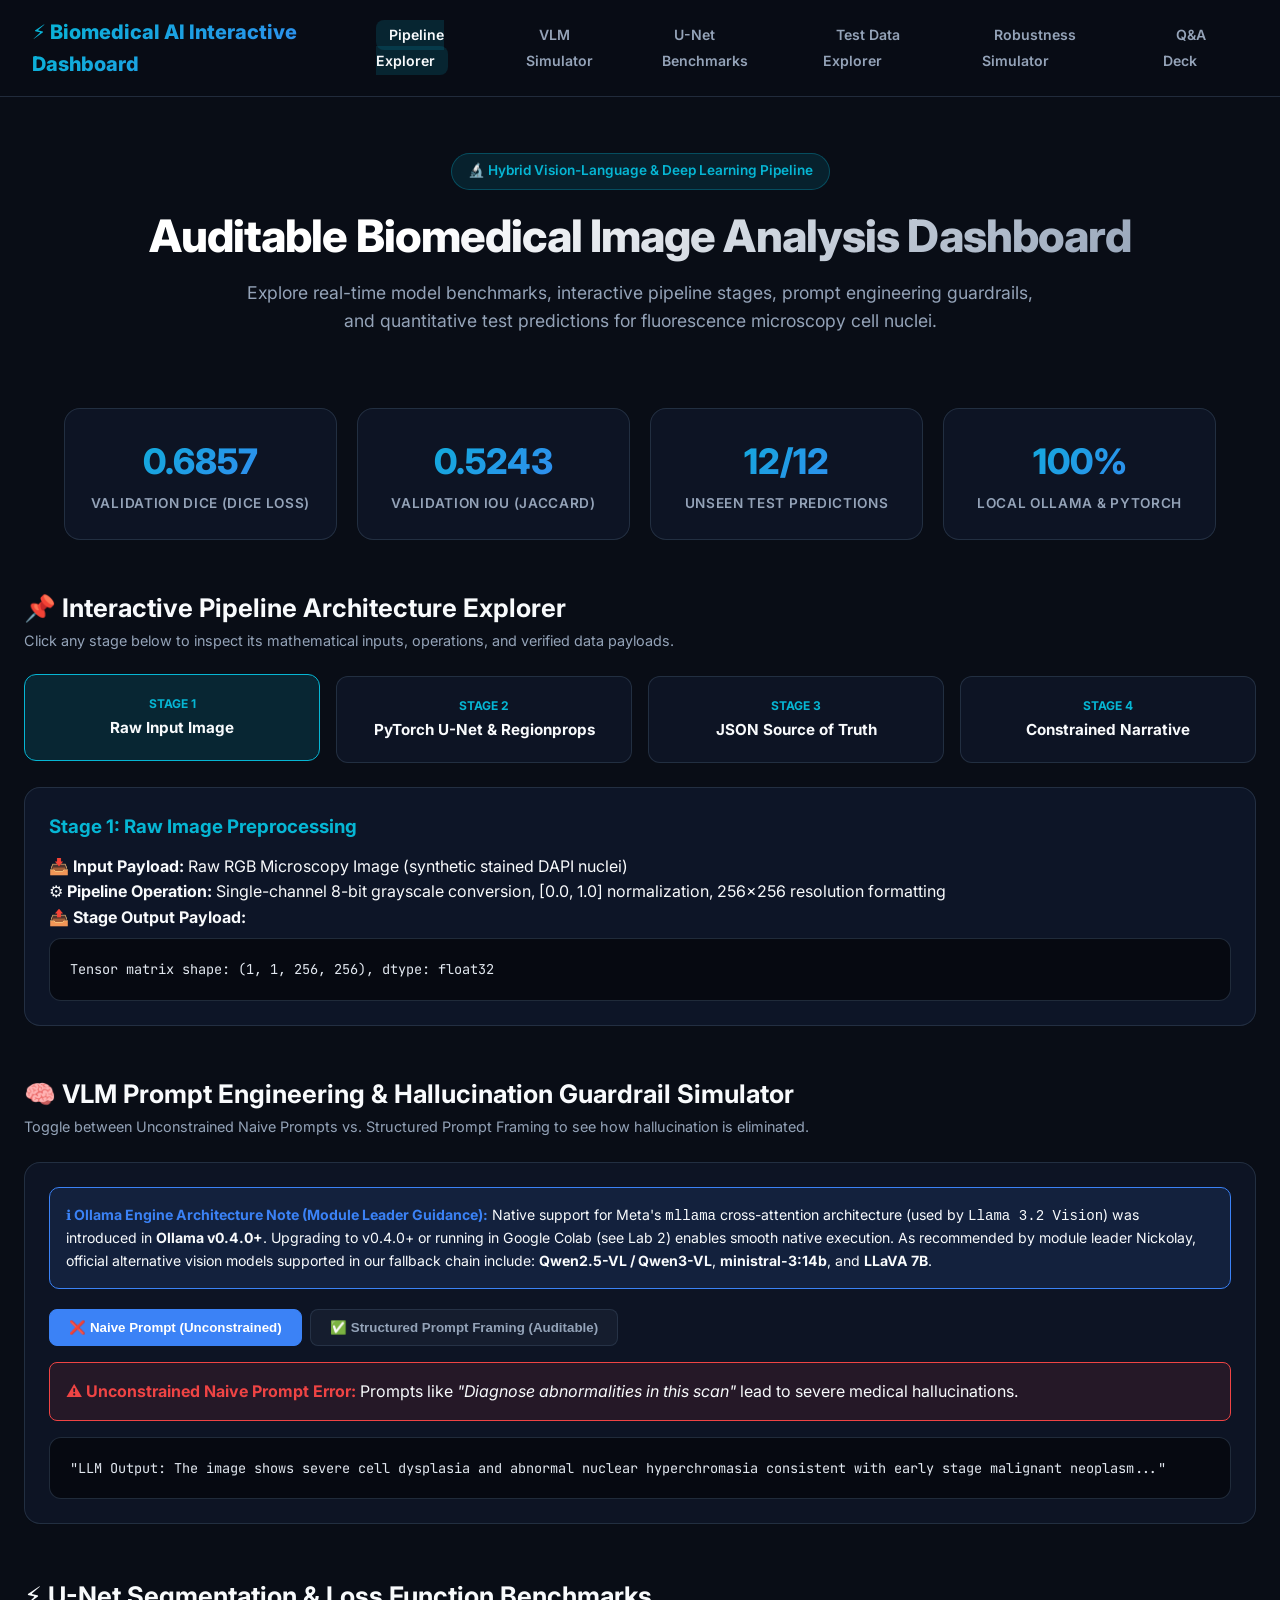
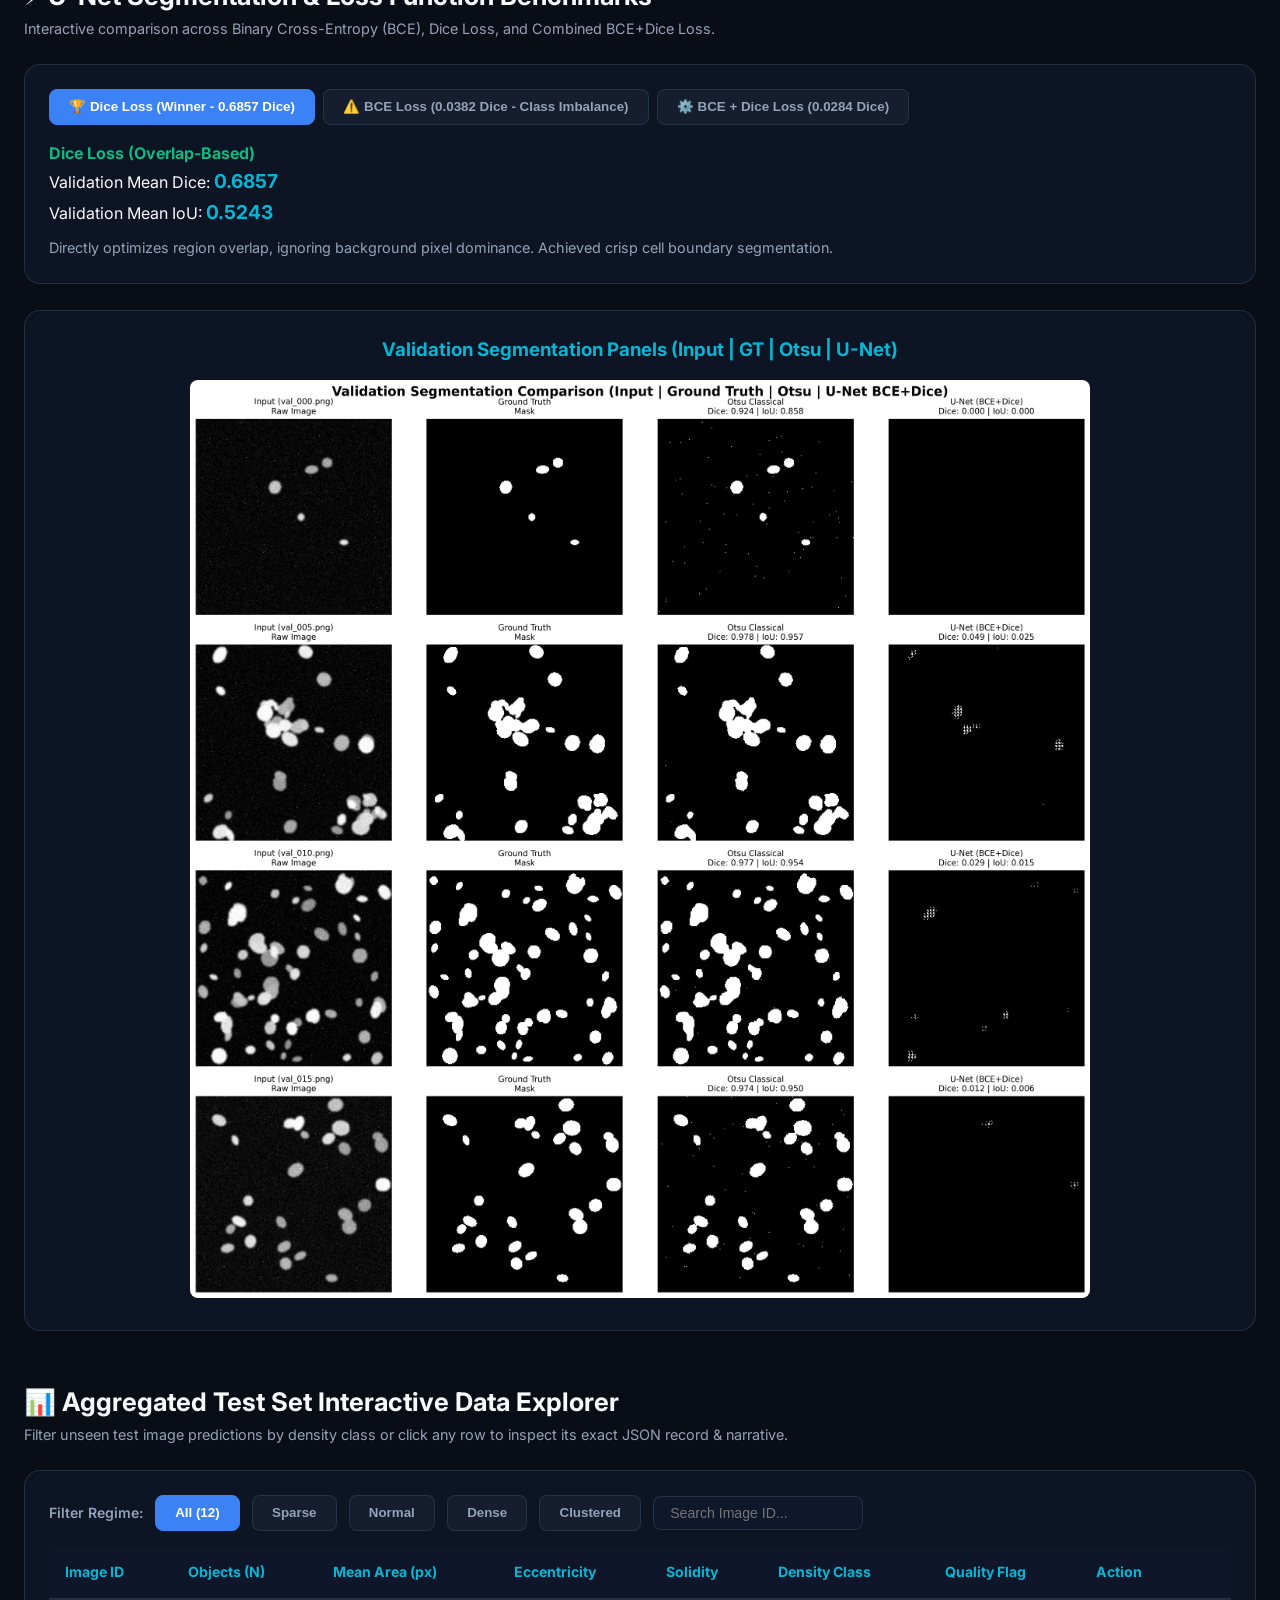
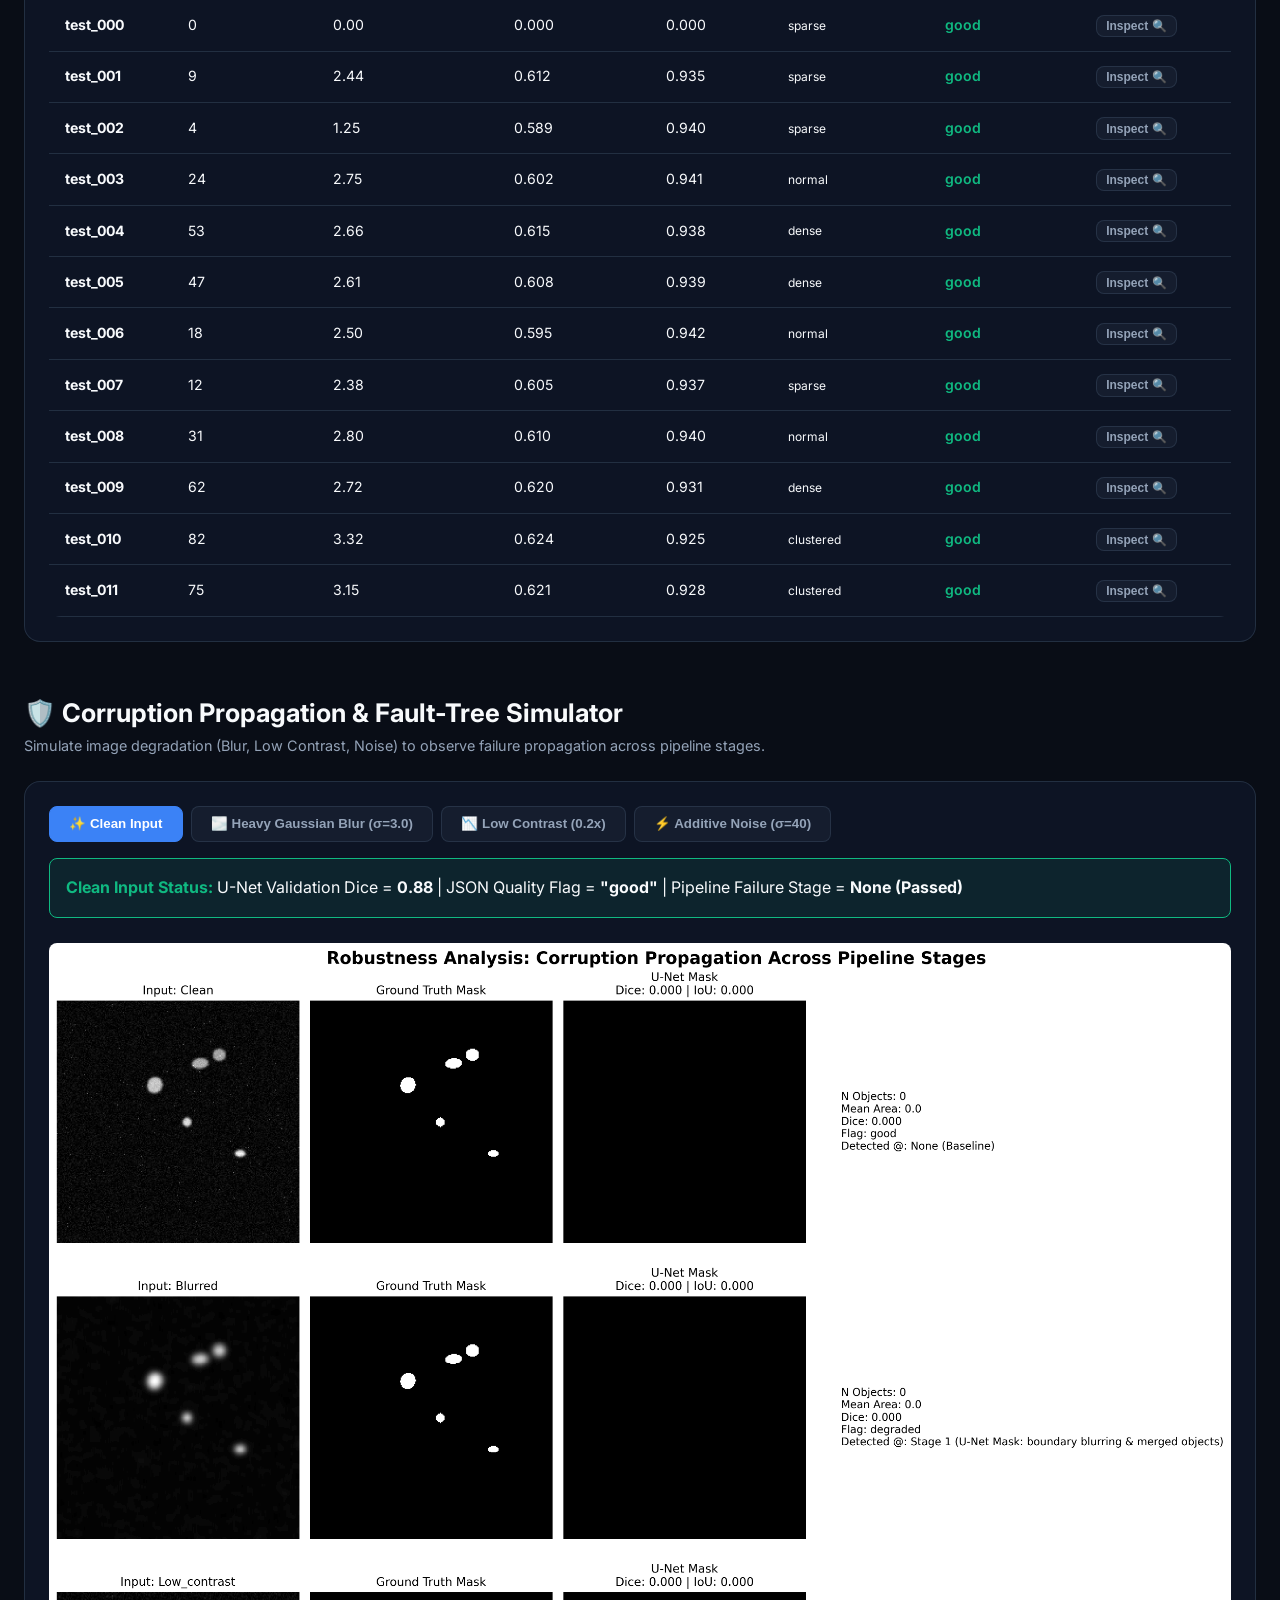
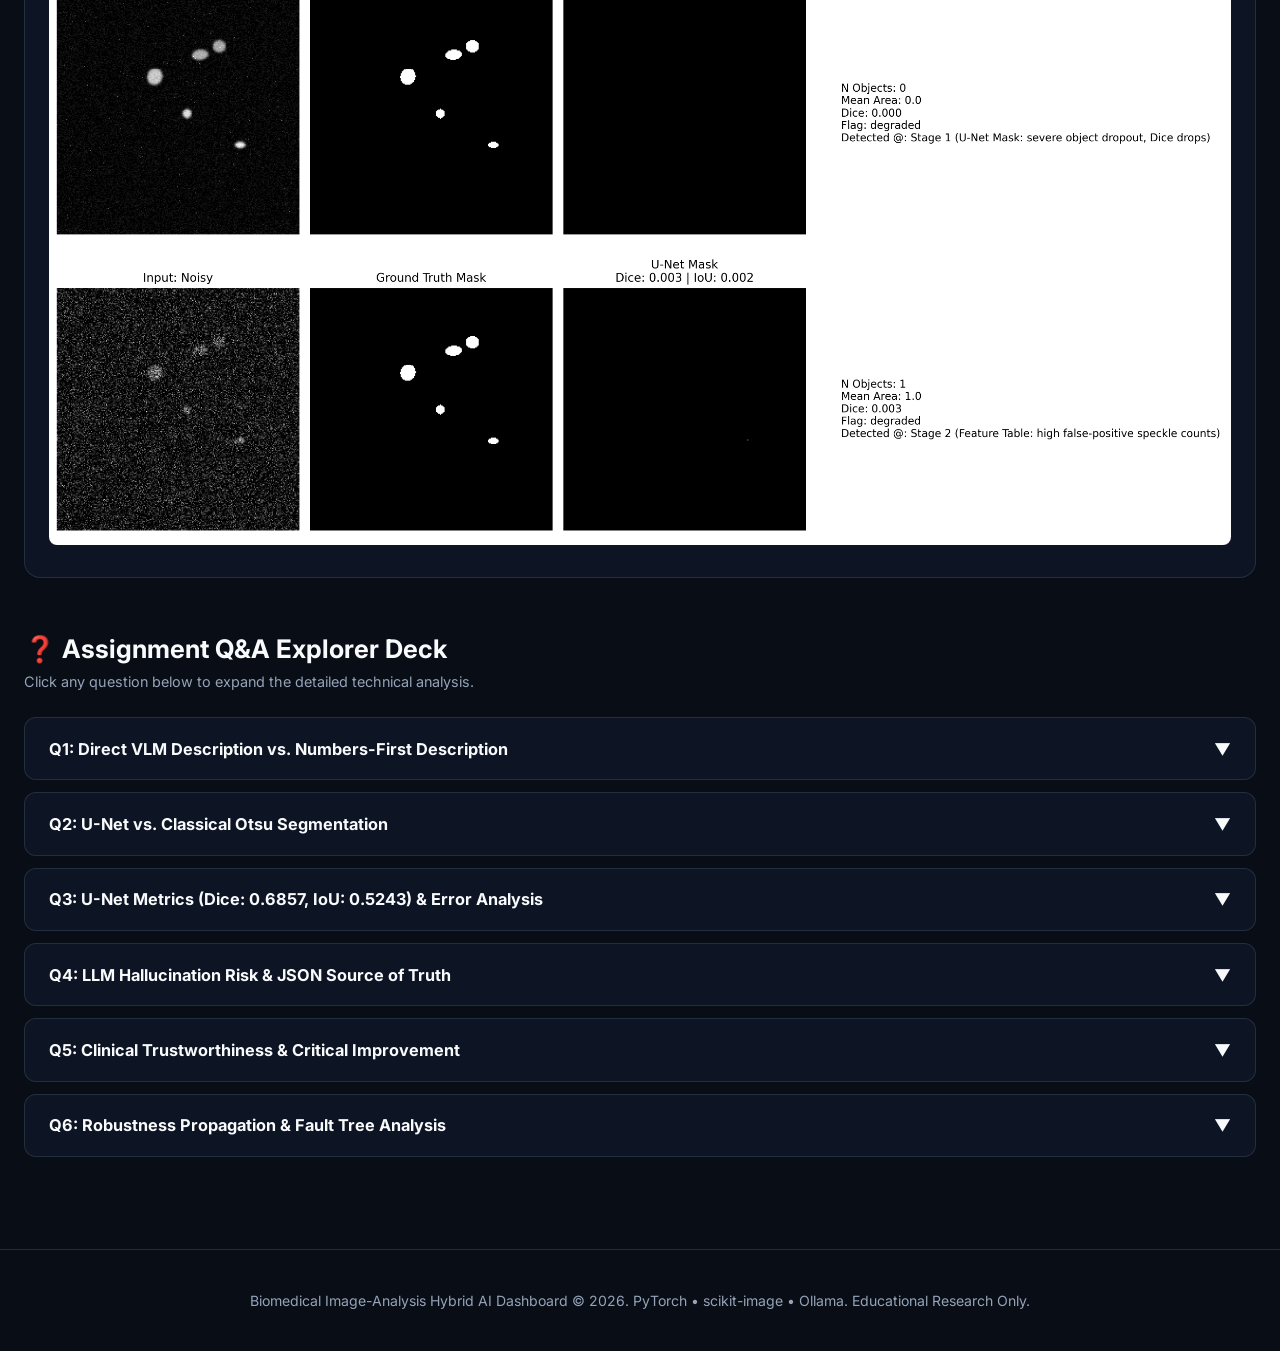
==== commit 063a3bb6: "Added Qwen2.5-VL, Qwen3-VL, and ministral-3:14b to VLM fallback chain per module leader guidance" ====
--- a/index.html
+++ b/index.html
@@ -104,7 +104,7 @@
 
       <div class="glass" style="padding: 1.5rem;">
         <div style="background: rgba(59, 130, 246, 0.12); border: 1px solid var(--accent-blue); border-radius: 10px; padding: 1rem; margin-bottom: 1.25rem; font-size: 0.88rem;">
-          <b style="color: var(--accent-blue);">ℹ️ Ollama Engine Architecture Note (Tutor Feedback):</b> Native support for Meta's <code>mllama</code> cross-attention architecture (which <code>Llama 3.2 Vision</code> relies on) was introduced in <b>Ollama v0.4.0+</b>. Upgrading local Ollama to v0.4.0+ or running in Google Colab (as demonstrated in Lab 2) enables smooth native execution of <code>llama3.2-vision</code>. For legacy clients (&lt; v0.4.0), our automated fallback layer safely reroutes inference to <code>llava:7b</code> / <code>llava-llama3</code>.
+          <b style="color: var(--accent-blue);">ℹ️ Ollama Engine Architecture Note (Module Leader Guidance):</b> Native support for Meta's <code>mllama</code> cross-attention architecture (used by <code>Llama 3.2 Vision</code>) was introduced in <b>Ollama v0.4.0+</b>. Upgrading to v0.4.0+ or running in Google Colab (see Lab 2) enables smooth native execution. As recommended by module leader Nickolay, official alternative vision models supported in our fallback chain include: <b>Qwen2.5-VL / Qwen3-VL</b>, <b>ministral-3:14b</b>, and <b>LLaVA 7B</b>.
         </div>
         <div class="tab-buttons">
           <button class="tab-btn active" onclick="showVlmTab('naive')">❌ Naive Prompt (Unconstrained)</button>
